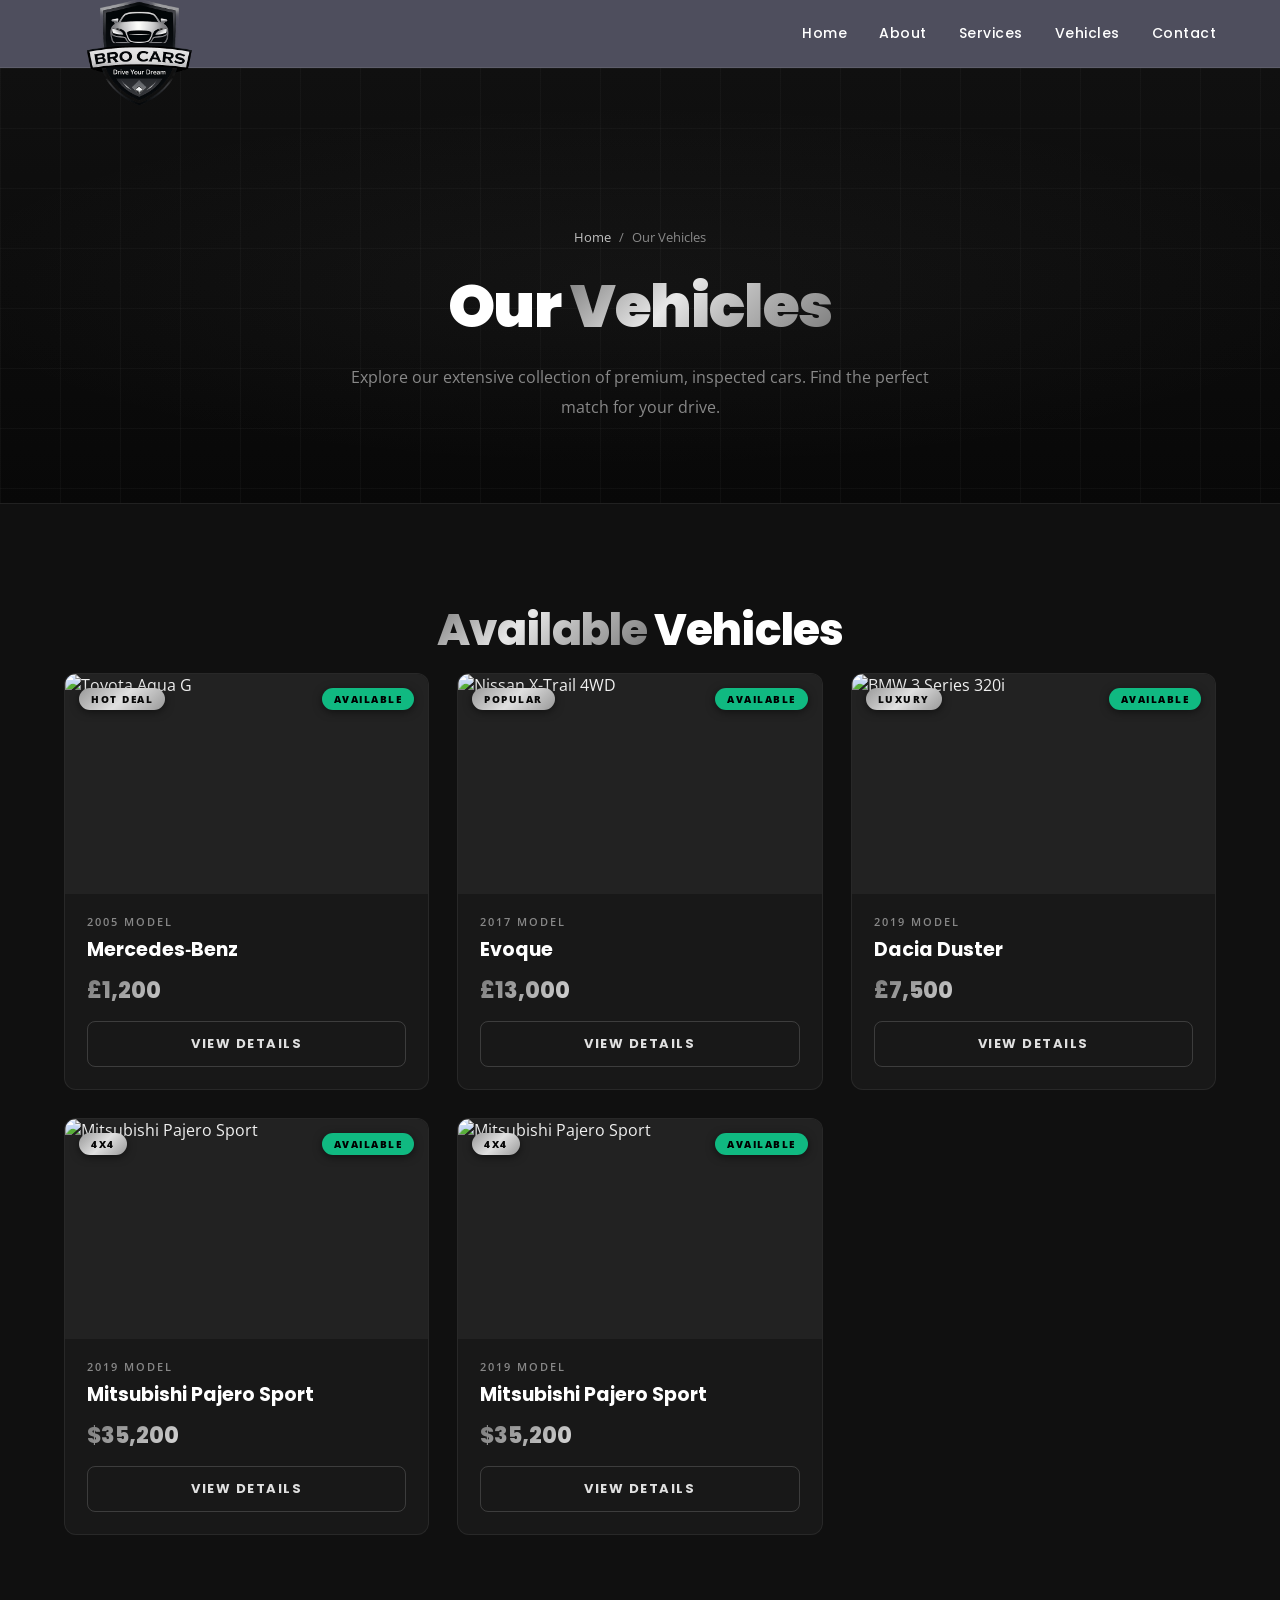
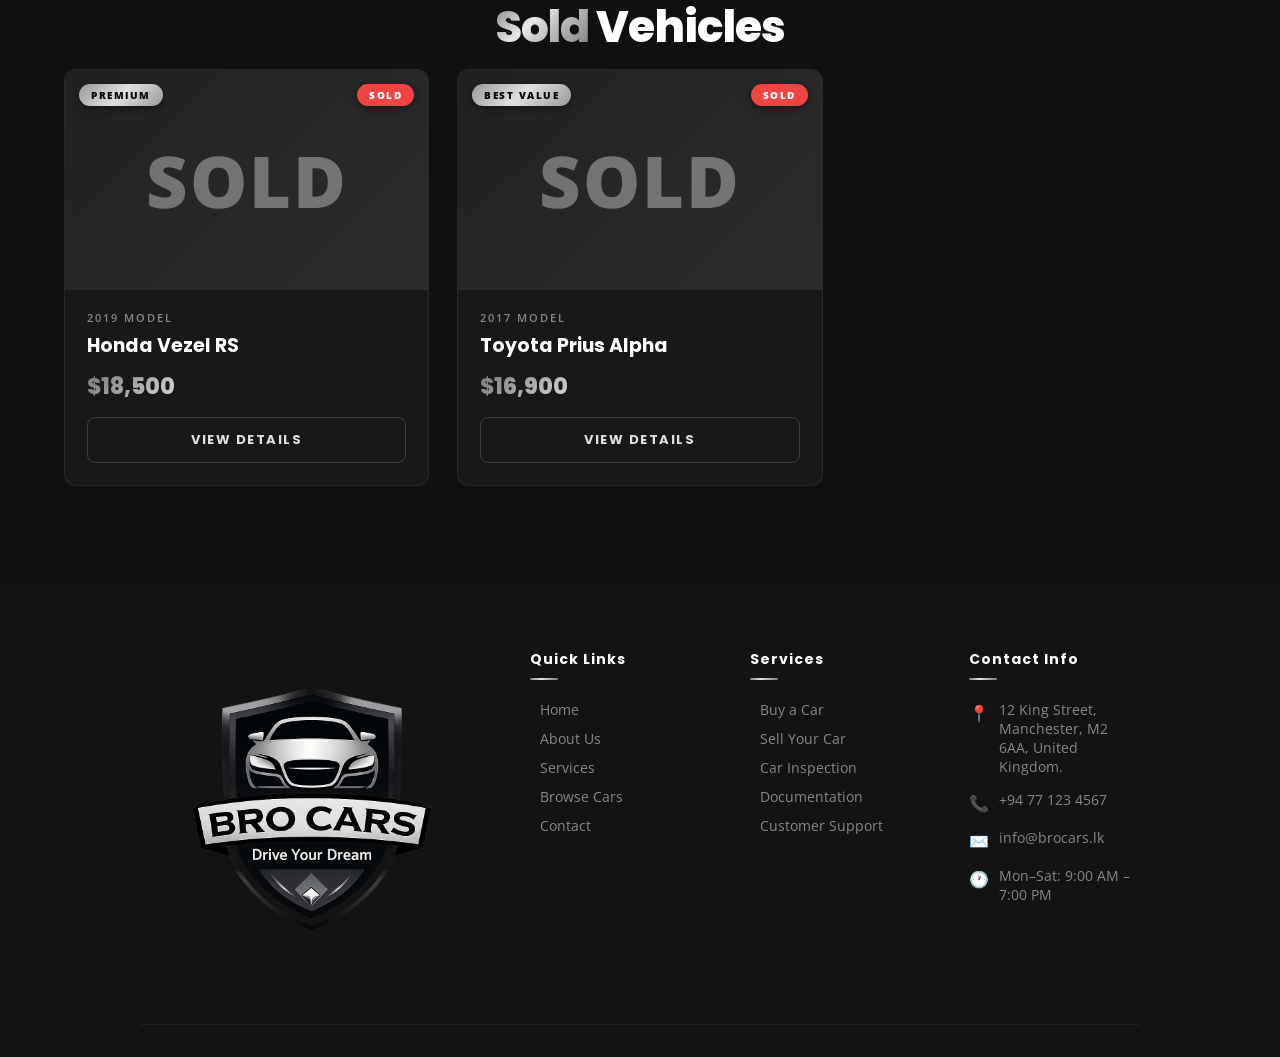
==== vehicles.html @ aa82175e "Add files via upload" ====
<!DOCTYPE html>
<html lang="en">
<head>
  <meta charset="UTF-8"/>
  <meta name="viewport" content="width=device-width, initial-scale=1.0"/>
  <title>Our Vehicles | BRO CARS Premium Dealership</title>
  <meta name="description" content="BRO CARS — UK's trusted premium pre-owned car dealership. Buy, sell and trade quality vehicles with full inspection and documentation support."/>
  <style>
    
    
    /* ============================== PAGE HERO ============================== */
    .page-hero { position: relative; padding: 180px 5% 100px; background: var(--dark-2); overflow: hidden; border-bottom: var(--border-subtle); text-align: center; }
    .page-hero-grid { position: absolute; inset: 0; background-image: linear-gradient(rgba(192,192,192,0.03) 1px, transparent 1px), linear-gradient(90deg, rgba(192,192,192,0.03) 1px, transparent 1px); background-size: 50px 50px; }
    .page-hero-content { position: relative; max-width: 800px; margin: 0 auto; }
    .breadcrumb { margin-bottom: 20px; font-size: 12px; color: var(--chrome-dark); }
    .breadcrumb a { color: var(--chrome-mid); text-decoration: none; }
    .page-hero h1 { font-size: 48px; font-weight: 800; margin-bottom: 20px; }
    .page-hero h1 span { background: var(--gradient-chrome); -webkit-background-clip: text; -webkit-text-fill-color: transparent; }
    .page-hero p { font-size: 18px; color: var(--chrome-mid); max-width: 600px; margin: 0 auto; }

    /* ============================== CARS SECTION ============================== */
    .cars-section { background: var(--dark); padding: 80px 5%; }
    .section-title { font-size: 32px; font-weight: 700; margin-bottom: 40px; text-align: center; }
    .section-title span { background: var(--gradient-chrome); -webkit-background-clip: text; -webkit-text-fill-color: transparent; }
    .cars-grid { display: grid; grid-template-columns: repeat(auto-fill, minmax(340px, 1fr)); gap: 28px; max-width: 1200px; margin: 0 auto 60px; }
    .car-card { background: var(--dark-2); border-radius: var(--radius); overflow: hidden; border: var(--border-subtle); transition: var(--transition); position: relative; }
    .car-card:hover { transform: translateY(-8px); box-shadow: var(--shadow-hover); border-color: rgba(192,192,192,0.18); }
    .car-card-img { position: relative; height: 220px; overflow: hidden; background: var(--dark-3); }
    .car-card-img img { width: 100%; height: 100%; object-fit: cover; transition: transform 0.5s ease; }
    .car-card:hover .car-card-img img { transform: scale(1.06); }
    .car-card-img-fallback { width: 100%; height: 100%; display: flex; align-items: center; justify-content: center; background: linear-gradient(135deg, var(--dark-3), var(--dark-4)); font-size: 28px; font-weight: 800; text-transform: uppercase; color: rgba(192,192,192,0.5); letter-spacing: 2px; }
    .car-badge-left { position: absolute; top: 14px; left: 14px; background: var(--gradient-chrome-btn); color: var(--black); font-family: var(--font-head); font-weight: 800; font-size: 10px; letter-spacing: 1.5px; text-transform: uppercase; padding: 4px 12px; border-radius: 20px; box-shadow: 0 2px 8px rgba(0,0,0,0.5); z-index: 2; }
    .car-badge-right { position: absolute; top: 14px; right: 14px; font-family: var(--font-head); font-weight: 800; font-size: 10px; letter-spacing: 1.5px; text-transform: uppercase; padding: 4px 12px; border-radius: 20px; box-shadow: 0 2px 8px rgba(0,0,0,0.5); z-index: 2; }
    .status-available { background: #10b981; color: #000; }
    .status-sold { background: #ef4444; color: #fff; }
    .car-info { padding: 20px 22px 22px; }
    .car-year-tag { font-size: 11px; color: var(--chrome-dark); font-weight: 600; letter-spacing: 2px; text-transform: uppercase; margin-bottom: 6px; }
    .car-name { font-family: var(--font-head); font-size: 19px; font-weight: 700; color: var(--white-pure); margin-bottom: 10px; }
    .car-price { font-family: var(--font-head); font-size: 22px; font-weight: 800; background: var(--gradient-chrome); -webkit-background-clip: text; -webkit-text-fill-color: transparent; background-clip: text; margin-bottom: 14px; }
    .car-specs { display: flex; gap: 8px; flex-wrap: wrap; margin-bottom: 18px; }
    .spec-tag { display: flex; align-items: center; gap: 5px; padding: 5px 12px; background: rgba(255,255,255,0.04); border: 1px solid rgba(192,192,192,0.1); border-radius: 20px; font-size: 11px; color: var(--chrome-mid); font-weight: 500; }
    .car-card-btn { display: inline-block; width: 100%; padding: 12px; background: transparent; border: 1px solid rgba(192,192,192,0.22); color: var(--chrome-bright); font-family: var(--font-head); font-weight: 700; font-size: 13px; letter-spacing: 1.5px; text-transform: uppercase; border-radius: 8px; cursor: pointer; transition: var(--transition); text-align: center; text-decoration: none; border: none; background: none; }
    .car-card-btn:hover { background: var(--gradient-chrome-btn); color: var(--black); border-color: transparent; transform: translateY(-1px); box-shadow: 0 8px 20px rgba(192,192,192,0.2); }

    /* ============================== MODAL ============================== */
    .modal-overlay {
      position: fixed; inset: 0; background: rgba(0,0,0,0.85); backdrop-filter: blur(10px);
      display: flex; align-items: center; justify-content: center; z-index: 3000;
      opacity: 0; visibility: hidden; transition: 0.3s ease; padding: 20px;
    }
    .modal-overlay.open { opacity: 1; visibility: visible; }
    .modal-box {
      background: var(--dark-2); border: var(--border-chrome); border-radius: 16px;
      width: 100%; max-width: 600px; max-height: 90vh; overflow-y: auto;
      transform: scale(0.9); transition: 0.3s ease; position: relative;
    }
    .modal-overlay.open .modal-box { transform: scale(1); }
    .modal-close {
      position: absolute; top: 16px; right: 16px; width: 36px; height: 36px;
      background: rgba(0,0,0,0.7); border: 1px solid rgba(192,192,192,0.2);
      border-radius: 50%; color: var(--chrome-mid); font-size: 18px;
      cursor: pointer; display: flex; align-items: center; justify-content: center;
      transition: var(--transition); z-index: 10;
    }
    .modal-close:hover { background: rgba(192,192,192,0.2); color: white; }
    .modal-img { width: 100%; height: 240px; overflow: hidden; border-radius: 12px 12px 0 0; }
    .modal-img img { width: 100%; height: 100%; object-fit: cover; }
    .modal-content { padding: 24px 28px 32px; }
    .modal-year { font-size: 11px; color: var(--chrome-dark); letter-spacing: 2px; margin-bottom: 6px; }
    .modal-name { font-family: var(--font-head); font-size: 26px; font-weight: 800; color: white; margin-bottom: 8px; }
    .modal-price { font-family: var(--font-head); font-size: 26px; font-weight: 700; background: var(--gradient-chrome); -webkit-background-clip: text; -webkit-text-fill-color: transparent; margin-bottom: 16px; }
    .modal-status { display: inline-block; padding: 4px 14px; border-radius: 20px; font-weight: 800; font-size: 11px; letter-spacing: 1.5px; text-transform: uppercase; margin-bottom: 20px; }
    .modal-specs-grid {
      display: grid; grid-template-columns: 1fr 1fr; gap: 12px; margin-bottom: 22px;
    }
    .modal-spec-item {
      background: rgba(255,255,255,0.03); border: 1px solid rgba(192,192,192,0.1);
      border-radius: 8px; padding: 10px 14px;
    }
    .modal-spec-label { font-size: 9px; color: var(--chrome-dark); letter-spacing: 1.2px; text-transform: uppercase; margin-bottom: 4px; }
    .modal-spec-value { font-family: var(--font-head); font-weight: 600; color: white; font-size: 14px; }
    .modal-desc {
      font-size: 14px; color: var(--chrome-mid); line-height: 1.7; margin-top: 16px;
      padding: 16px; background: rgba(255,255,255,0.02); border-radius: 8px;
      border: 1px solid rgba(255,255,255,0.05);
    }

    
    /* ============================== ANIMATIONS ============================== */
    .animate-up { opacity: 0; transform: translateY(30px); transition: opacity 0.6s ease, transform 0.6s ease; }
    .animate-up.visible { opacity: 1; transform: translateY(0); }

    @media (max-width: 768px) { .nav-links { display: none; } .hamburger { display: flex; } .page-hero h1 { font-size: 36px; } }
  </style>
  <link href="https://fonts.googleapis.com/css2?family=Inter:wght@400;600;700;800&family=Poppins:wght@600;700;800&display=swap" rel="stylesheet">
<link rel="stylesheet" href="style.css"/>
</head>
<body>

<!-- ===== FIXED NAVBAR ===== -->
<nav class="navbar" id="navbar">
  <a href="index.html" class="nav-logo">
    <div class="logo-img-wrap">
      <img src="logo1.png" alt="Bro Cars UK Car Sales Logo" style="height: 150px; width: auto; margin-top: 32%;">
    </div>
  </a>
  <div class="nav-links">
    <a href="index.html">Home</a> <a href="about.html">About</a> <a href="services.html">Services</a> <a href="vehicles.html">Vehicles</a> <a href="contact.html">Contact</a>
  </div>
  <button class="hamburger" id="hamburger" aria-label="Toggle menu"><span></span><span></span><span></span></button>
</nav>
<div class="mobile-nav" id="mobileNav">
  <a href="index.html">Home</a> <a href="about.html">About Us</a> <a href="services.html">Services</a> <a href="vehicles.html">Vehicles</a> <a href="contact.html">Contact</a>
</div>

<!-- ===== PAGE HERO ===== -->
<section class="page-hero">
  <div class="page-hero-grid"></div>
  <div class="page-hero-content">
    <div class="breadcrumb"><a href="index.html">Home</a> <span>/</span> <span>Our Vehicles</span></div>
    <h1>Our <span>Vehicles</span></h1>
    <p>Explore our extensive collection of premium, inspected cars. Find the perfect match for your drive.</p>
  </div>
</section>


<!-- ===== STATIC CARS SECTION ===== -->
<section class="cars-section">
  <h2 class="section-title"><span>Available</span> Vehicles</h2>
  <div class="cars-grid" id="availableCarsGrid">
    <!-- Toyota Aqua -->
    <div class="car-card animate-up">
      <div class="car-card-img">
        <img src="image\WhatsApp Image 2026-03-05 at 9.53.08 AM.jpeg" alt="Toyota Aqua G" loading="lazy">
        <span class="car-badge-left">Hot Deal</span>
        <span class="car-badge-right status-available">Available</span>
      </div>
      <div class="car-info">
        <div class="car-year-tag">2005 Model</div>
        <div class="car-name">Mercedes‑Benz</div>
        <div class="car-price">£1,200</div>
        
         <button class="car-card-btn" onclick="openModal(this)" 
          data-img="image\WhatsApp Image 2026-03-05 at 9.53.08 AM.jpeg"
          data-name="Mercedes‑Benz"
          data-year="2005 "
          data-price="£1,200"
          data-fuel="Petrol"
          data-trans="≈188 km/h"
          data-mileage="55,000 km"
          data-engine="1.7L Petrol"
          data-color="Premium Black Pearl"
          data-condition="Excellent"
          data-desc="Sporty RS trim with full leather seats, push-start ignition, and advanced Honda Sensing safety systems. One of the finest crossovers in its class."
          data-status="Available"
          data-badge="Premium">View Details</button>
      </div>
    </div>
  
   
    <!-- Nissan X-Trail -->
    <div class="car-card animate-up">
      <div class="car-card-img">
        <img src="image\WhatsApp Image 2026-03-05 at 9.53.53 AM.jpeg" alt="Nissan X-Trail 4WD" loading="lazy">
        <span class="car-badge-left">Popular</span>
        <span class="car-badge-right status-available">Available</span>
      </div>
      <div class="car-info">
        <div class="car-year-tag">2017 Model</div>
        <div class="car-name">Evoque</div>
        <div class="car-price">£13,000</div>
      
       <button class="car-card-btn" onclick="openModal(this)" 
          data-img="image\WhatsApp Image 2026-03-05 at 9.53.53 AM.jpeg"
          data-name="Evoque"
          data-year="2017 "
          data-price="£13,000"
          data-fuel="Hybrid"
          data-trans="7-Speed DCT"
          data-mileage="55,000 km"
          data-engine="1.5L i-VTEC"
          data-color="Premium Black Pearl"
          data-condition="Excellent"
          data-desc="Sporty RS trim with full leather seats, push-start ignition, and advanced Honda Sensing safety systems. One of the finest crossovers in its class."
          data-status="Available"
          data-badge="Premium">View Details</button>
      </div>
    </div>
  
    <!-- BMW 3 Series -->
    <div class="car-card animate-up">
      <div class="car-card-img">
        <img src="image\WhatsApp Image 2026-03-05 at 9.54.04 AM (1).jpeg" alt="BMW 3 Series 320i" loading="lazy">
        <span class="car-badge-left">Luxury</span>
        <span class="car-badge-right status-available">Available</span>
      </div>
      <div class="car-info">
        <div class="car-year-tag">2019 Model</div>
        <div class="car-name">Dacia Duster</div>
        <div class="car-price">£7,500</div>
        
        <button class="car-card-btn" onclick="openModal(this)" 
          data-img="image\WhatsApp Image 2026-03-05 at 9.54.04 AM (1).jpeg"
          data-name="Dacia Duster"
          data-year="2019"
          data-price="£7,500"
          data-fuel="Hybrid"
          data-trans="7-Speed DCT"
          data-mileage="55,000 km"
          data-engine="1.5L i-VTEC"
          data-color="Premium Black Pearl"
          data-condition="Excellent"
          data-desc="Sporty RS trim with full leather seats, push-start ignition, and advanced Honda Sensing safety systems. One of the finest crossovers in its class."
          data-status="Available"
          data-badge="Premium">View Details</button>
      </div>
    </div>
  
    <!-- Mitsubishi Pajero Sport -->
    <div class="car-card animate-up">
      <div class="car-card-img">
        <img src="image\WhatsApp Image 2026-03-05 at 9.55.10 AM (2).jpeg" alt="Mitsubishi Pajero Sport" loading="lazy">
        <span class="car-badge-left">4x4</span>
        <span class="car-badge-right status-available">Available</span>
      </div>
      <div class="car-info">
        <div class="car-year-tag">2019 Model</div>
        <div class="car-name">Mitsubishi Pajero Sport</div>
        <div class="car-price">$35,200</div>
        
       <button class="car-card-btn" onclick="openModal(this)" 
          data-img="image\WhatsApp Image 2026-03-05 at 9.55.08 AM.jpeg"
          data-name="Mitsubishi Pajero Sport"
          data-year="2019"
          data-price="$35,200"
          data-fuel="Hybrid"
          data-trans="7-Speed DCT"
          data-mileage="55,000 km"
          data-engine="1.5L i-VTEC"
          data-color="Premium Black Pearl"
          data-condition="Excellent"
          data-desc="Sporty RS trim with full leather seats, push-start ignition, and advanced Honda Sensing safety systems. One of the finest crossovers in its class."
          data-status="Available"
          data-badge="Premium">View Details</button>
      </div>
    </div>
  
    <!-- Mercedes-Benz C200 (coming soon) -->
     <div class="car-card animate-up">
      <div class="car-card-img">
        <img src="image\WhatsApp Image 2026-03-05 at 9.53.52 AM (1).jpeg" alt="Mitsubishi Pajero Sport" loading="lazy">
        <span class="car-badge-left">4x4</span>
        <span class="car-badge-right status-available">Available</span>
      </div>
      <div class="car-info">
        <div class="car-year-tag">2019 Model</div>
        <div class="car-name">Mitsubishi Pajero Sport</div>
        <div class="car-price">$35,200</div>
        
       <button class="car-card-btn" onclick="openModal(this)" 
          data-img="image\WhatsApp Image 2026-03-05 at 9.53.52 AM (1).jpeg"
          data-name="Mitsubishi Pajero Sport"
          data-year="2019"
          data-price="$35,200"
          data-fuel="Hybrid"
          data-trans="7-Speed DCT"
          data-mileage="55,000 km"
          data-engine="1.5L i-VTEC"
          data-color="Premium Black Pearl"
          data-condition="Excellent"
          data-desc="Sporty RS trim with full leather seats, push-start ignition, and advanced Honda Sensing safety systems. One of the finest crossovers in its class."
          data-status="Available"
          data-badge="Premium">View Details</button>
      </div>
    </div>
    </div>
    
 

  <br><br><br>
  <h2 class="section-title"><span>Sold</span> Vehicles</h2>
  <div class="cars-grid" id="soldCarsGrid">
    <!-- Honda Vezel (Sold) -->
    <div class="car-card animate-up">
      <div class="car-card-img">
        <div class="car-card-img-fallback">SOLD</div>
        <span class="car-badge-left">Premium</span>
        <span class="car-badge-right status-sold">Sold</span>
      </div>
      <div class="car-info">
        <div class="car-year-tag">2019 Model</div>
        <div class="car-name">Honda Vezel RS</div>
        <div class="car-price">$18,500</div>
        
        <a href="contact.html" class="car-card-btn">View Details</a>
      </div>
    </div>
    <!-- Toyota Prius Alpha (Sold) -->
    <div class="car-card animate-up">
      <div class="car-card-img">
        <div class="car-card-img-fallback">SOLD</div>
        <span class="car-badge-left">Best Value</span>
        <span class="car-badge-right status-sold">Sold</span>
      </div>
      <div class="car-info">
        <div class="car-year-tag">2017 Model</div>
        <div class="car-name">Toyota Prius Alpha</div>
        <div class="car-price">$16,900</div>
        
        <a href="contact.html" class="car-card-btn">View Details</a>
      </div>
    </div>
  </div>
</section>


<!-- ===== MODAL POPUP ===== -->
<div class="modal-overlay" id="carModal">
  <div class="modal-box">
    <button class="modal-close" id="modalClose">&times;</button>
    <div class="modal-img" id="modalImg">
      <img src="" alt="">
    </div>
    <div class="modal-content">
      <div class="modal-year" id="modalYear"></div>
      <div class="modal-name" id="modalName"></div>
      <div class="modal-price" id="modalPrice"></div>
      <span class="modal-status" id="modalStatus"></span>
      <div class="modal-specs-grid" id="modalSpecs"></div>
      <div class="modal-desc" id="modalDesc"></div>
    </div>
  </div>
</div>

<!-- ===== FOOTER ===== -->
<footer class="footer">
  <div class="footer-grid">
    <div class="footer-brand"><a href="index.html" class="nav-logo"><div class="logo-img-wrap"><img src="logo1.png" alt="BRO CARS"/></div></a></div>
    <div class="footer-col"><h4>Quick Links</h4><div class="footer-links"><a href="index.html">Home</a><a href="about.html">About Us</a><a href="services.html">Services</a><a href="vehicles.html">Browse Cars</a><a href="contact.html">Contact</a></div></div>
    <div class="footer-col"><h4>Services</h4><div class="footer-links"><a href="services.html">Buy a Car</a><a href="services.html">Sell Your Car</a><a href="services.html">Car Inspection</a><a href="services.html">Documentation</a><a href="services.html">Customer Support</a></div></div>
    <div class="footer-col"><h4>Contact Info</h4><div class="footer-contact-item"><span>📍</span><span>12 King Street, Manchester, M2 6AA, United Kingdom.</span></div><div class="footer-contact-item"><span>📞</span><span>+94 77 123 4567</span></div><div class="footer-contact-item"><span>✉️</span><span>info@brocars.lk</span></div><div class="footer-contact-item"><span>🕐</span><span>Mon–Sat: 9:00 AM – 7:00 PM</span></div></div>
  </div>
</footer>

<!-- JavaScript for Modal & UI -->
<script>
  (function() {
    // Navbar scroll effect
    const navbar = document.querySelector('.navbar');
    if (navbar) {
      window.addEventListener('scroll', () => navbar.classList.toggle('scrolled', window.scrollY > 50));
    }

    // Mobile menu toggle
    const hamburger = document.getElementById('hamburger');
    const mobileNav = document.getElementById('mobileNav');
    if (hamburger && mobileNav) {
      hamburger.addEventListener('click', () => {
        hamburger.classList.toggle('open');
        mobileNav.classList.toggle('open');
      });
    }

    // Scroll animations
    const observer = new IntersectionObserver((entries) => {
      entries.forEach((e, i) => {
        if (e.isIntersecting) setTimeout(() => e.target.classList.add('visible'), i * 80);
      });
    }, { threshold: 0.1 });
    document.querySelectorAll('.animate-up').forEach(el => observer.observe(el));
  })();

  // Modal functions
  const modal = document.getElementById('carModal');
  const modalImg = document.querySelector('#modalImg img');
  const modalYear = document.getElementById('modalYear');
  const modalName = document.getElementById('modalName');
  const modalPrice = document.getElementById('modalPrice');
  const modalStatus = document.getElementById('modalStatus');
  const modalSpecs = document.getElementById('modalSpecs');
  const modalDesc = document.getElementById('modalDesc');

  function openModal(btn) {
    // Get data attributes from the button
    const img = btn.getAttribute('data-img');
    const name = btn.getAttribute('data-name');
    const year = btn.getAttribute('data-year');
    const price = btn.getAttribute('data-price');
    const fuel = btn.getAttribute('data-fuel');
    const trans = btn.getAttribute('data-trans');
    const mileage = btn.getAttribute('data-mileage');
    const engine = btn.getAttribute('data-engine');
    const color = btn.getAttribute('data-color');
    const condition = btn.getAttribute('data-condition');
    const desc = btn.getAttribute('data-desc');
    const status = btn.getAttribute('data-status');

    // Populate modal
    modalImg.src = img;
    modalImg.alt = name;
    modalYear.textContent = year + ' Model';
    modalName.textContent = name;
    modalPrice.textContent = price;
    modalStatus.textContent = status;
    modalStatus.className = 'modal-status ' + (status === 'Available' || status === 'coming soon' ? 'status-available' : 'status-sold');
    modalDesc.textContent = desc;

    // Build specs grid
    modalSpecs.innerHTML = `
      <div class="modal-spec-item"><div class="modal-spec-label">Fuel</div><div class="modal-spec-value">${fuel}</div></div>
      <div class="modal-spec-item"><div class="modal-spec-label">Transmission</div><div class="modal-spec-value">${trans}</div></div>
      <div class="modal-spec-item"><div class="modal-spec-label">Mileage</div><div class="modal-spec-value">${mileage}</div></div>
      <div class="modal-spec-item"><div class="modal-spec-label">Engine</div><div class="modal-spec-value">${engine}</div></div>
      <div class="modal-spec-item"><div class="modal-spec-label">Color</div><div class="modal-spec-value">${color}</div></div>
      <div class="modal-spec-item"><div class="modal-spec-label">Condition</div><div class="modal-spec-value">${condition}</div></div>
    `;

    // Show modal
    modal.classList.add('open');
    document.body.style.overflow = 'hidden';
  }

  // Close modal
  function closeModal() {
    modal.classList.remove('open');
    document.body.style.overflow = '';
  }

  document.getElementById('modalClose').addEventListener('click', closeModal);
  modal.addEventListener('click', function(e) {
    if (e.target === modal) closeModal();
  });
</script>
</body>
</html>
---- style.css ----
/* =========================================
       BRO CARS — Chrome Silver & Black Theme
       ========================================= */
    @import url('https://fonts.googleapis.com/css2?family=Poppins:wght@300;400;500;600;700;800;900&family=Open+Sans:wght@300;400;500;600&display=swap');

    :root {
      --black: #080808;
      --dark: #101010;
      --dark-2: #181818;
      --dark-3: #222222;
      --dark-4: #2c2c2c;
      --chrome: #c0c0c0;
      --chrome-bright: #e0e0e0;
      --chrome-dark: #888888;
      --chrome-mid: #aaaaaa;
      --white: #f0f0f0;
      --white-pure: #ffffff;
      --gradient-chrome: linear-gradient(135deg, #777 0%, #e8e8e8 40%, #bbb 60%, #777 100%);
      --gradient-chrome-btn: linear-gradient(135deg, #999 0%, #e0e0e0 50%, #999 100%);
      --shadow-card: 0 8px 32px rgba(0, 0, 0, 0.7);
      --shadow-hover: 0 20px 56px rgba(0, 0, 0, 0.85);
      --border-subtle: 1px solid rgba(255, 255, 255, 0.07);
      --border-chrome: 1px solid rgba(192, 192, 192, 0.25);
      --radius: 12px;
      --transition: all 0.3s cubic-bezier(0.4, 0, 0.2, 1);
    }

    *,
    *::before,
    *::after {
      box-sizing: border-box;
      margin: 0;
      padding: 0;
    }

    html {
      scroll-behavior: smooth;
    }

    body {
      font-family: 'Open Sans', sans-serif;
      background: var(--black);
      color: var(--white);
      min-height: 100vh;
      padding-top: 68px; /* Space for fixed navbar */
    }

    h1,
    h2,
    h3,
    h4,
    h5,
    h6 {
      font-family: 'Poppins', sans-serif;
      line-height: 1.2;
      letter-spacing: -0.02em;
    }

    a {
      text-decoration: none;
      color: inherit;
    }

    img {
      max-width: 100%;
      display: block;
    }

    ul {
      list-style: none;
    }

    /* Scrollbar */
    ::-webkit-scrollbar {
      width: 5px;
    }

    ::-webkit-scrollbar-track {
      background: var(--black);
    }

    ::-webkit-scrollbar-thumb {
      background: var(--chrome-dark);
      border-radius: 3px;
    }

    ::-webkit-scrollbar-thumb:hover {
      background: var(--chrome);
    }

    /* ============================== NAVBAR ============================== */
    .navbar {
      position: fixed;
      top: 0;
      left: 0;
      right: 0;
      z-index: 1000;
      padding: 0 5%;
      display: flex;
      align-items: center;
      justify-content: space-between;
      height: 68px;
      background: #4e4e5d;
      border-bottom: 1px solid rgba(192, 192, 192, 0.12);
      transition: var(--transition);
    }

    .navbar.scrolled {
      height: 56px;
      background: #4e4e5d;
      box-shadow: 0 4px 32px rgba(0, 0, 0, 0.7);
      border-bottom-color: rgba(7, 7, 7, 0.2);
    }

    .nav-logo {
      display: flex;
      align-items: center;
      gap: 10px;
      text-decoration: none;
    }

    .logo-img-wrap img {
      width: 100%;
      height: 100%;
      object-fit: contain;
    }

    .logo-brand {
      font-family: 'Poppins', sans-serif;
      font-weight: 900;
      font-size: 18px;
      background: var(--gradient-chrome);
      -webkit-background-clip: text;
      -webkit-text-fill-color: transparent;
      background-clip: text;
      letter-spacing: 3px;
    }

    .nav-links {
      display: flex;
      align-items: center;
      gap: 32px;
    }

    .nav-links a {
      font-family: 'Poppins', sans-serif;
      font-weight: 500;
      font-size: 14px;
      color: white;
      letter-spacing: 0.5px;
      position: relative;
      transition: var(--transition);
    }

    .nav-links a::after {
      content: '';
      position: absolute;
      bottom: -4px;
      left: 0;
      width: 0;
      height: 2px;
      background: var(--chrome-bright);
      transition: var(--transition);
    }

    .nav-links a:hover,
    .nav-links a.active {
      color: var(--white-pure);
    }

    .nav-links a:hover::after,
    .nav-links a.active::after {
      width: 100%;
    }

    .nav-cta {
      background: var(--gradient-chrome-btn) !important;
      color: var(--black) !important;
      font-weight: 700 !important;
      padding: 9px 20px;
      border-radius: 6px;
      letter-spacing: 1.5px !important;
      text-transform: uppercase;
      font-size: 11px !important;
      transition: var(--transition);
    }

    .nav-cta::after {
      display: none !important;
    }

    .nav-cta:hover {
      transform: translateY(-2px);
      box-shadow: 0 8px 24px rgba(0, 0, 0, 0.3);
      filter: brightness(1.1);
    }

    /* Hamburger */
    .hamburger {
      display: none;
      flex-direction: column;
      gap: 5px;
      cursor: pointer;
      padding: 4px;
      background: none;
      border: none;
    }

    .hamburger span {
      display: block;
      width: 24px;
      height: 2px;
      background: var(--chrome);
      border-radius: 2px;
      transition: var(--transition);
    }

    .hamburger.open span:nth-child(1) {
      transform: translateY(7px) rotate(45deg);
    }

    .hamburger.open span:nth-child(2) {
      opacity: 0;
    }

    .hamburger.open span:nth-child(3) {
      transform: translateY(-7px) rotate(-45deg);
    }

    /* Mobile nav */
    .mobile-nav {
      display: none;
      position: fixed;
      top: 68px;
      left: 0;
      right: 0;
      background: rgba(8, 8, 8, 0.98);
      backdrop-filter: blur(20px);
      padding: 20px 5% 28px;
      border-bottom: 1px solid rgba(192, 192, 192, 0.15);
      z-index: 999;
      flex-direction: column;
      transform: translateY(-10px);
      opacity: 0;
      transition: var(--transition);
    }

    .mobile-nav.open {
      display: flex;
      transform: translateY(0);
      opacity: 1;
    }

    .mobile-nav a {
      display: block;
      padding: 14px 0;
      font-family: 'Poppins', sans-serif;
      font-weight: 500;
      font-size: 15px;
      color: var(--chrome-mid);
      border-bottom: 1px solid rgba(255, 255, 255, 0.05);
      transition: var(--transition);
    }

    .mobile-nav a:hover {
      color: var(--white-pure);
      padding-left: 8px;
    }

    .mobile-nav .nav-cta {
      margin-top: 16px;
      text-align: center;
      padding: 14px;
      border-radius: 8px;
      border-bottom: none;
    }

    /* ============================== UTILITIES ============================== */
    .section {
      padding: 100px 5%;
    }

    .section-sm {
      padding: 70px 5%;
    }

    .container {
      max-width: 1200px;
      margin: 0 auto;
    }

    .section-header {
      text-align: center;
      margin-bottom: 64px;
    }

    .section-label {
      display: inline-block;
      font-size: 11px;
      font-weight: 700;
      letter-spacing: 4px;
      text-transform: uppercase;
      color: var(--chrome);
      font-family: 'Poppins', sans-serif;
      margin-bottom: 14px;
      padding: 6px 18px;
      border: 1px solid rgba(192, 192, 192, 0.22);
      border-radius: 20px;
      background: rgba(192, 192, 192, 0.05);
    }

    .section-title {
      font-size: clamp(28px, 4vw, 44px);
      font-weight: 800;
      color: var(--white-pure);
      margin-bottom: 16px;
    }

    .section-title span {
      background: var(--gradient-chrome);
      -webkit-background-clip: text;
      -webkit-text-fill-color: transparent;
      background-clip: text;
    }

    .section-desc {
      font-size: 15px;
      color: var(--chrome-dark);
      max-width: 560px;
      margin: 0 auto;
      line-height: 1.9;
    }

    .divider {
      width: 56px;
      height: 3px;
      background: var(--gradient-chrome);
      margin: 16px auto 0;
      border-radius: 2px;
    }

    .btn {
      display: inline-flex;
      align-items: center;
      gap: 8px;
      padding: 14px 28px;
      font-family: 'Poppins', sans-serif;
      font-weight: 700;
      font-size: 14px;
      letter-spacing: 0.5px;
      border-radius: 8px;
      cursor: pointer;
      border: none;
      transition: var(--transition);
      text-decoration: none;
    }

    .btn-primary {
      background: var(--gradient-chrome-btn);
      color: var(--black);
      box-shadow: 0 4px 16px rgba(192, 192, 192, 0.15);
    }

    .btn-primary:hover {
      transform: translateY(-3px);
      box-shadow: 0 12px 32px rgba(192, 192, 192, 0.3);
      filter: brightness(1.08);
    }

    .btn-outline {
      background: transparent;
      color: var(--chrome-bright);
      border: 2px solid rgba(192, 192, 192, 0.3);
    }

    .btn-outline:hover {
      border-color: var(--chrome-bright);
      color: var(--white-pure);
      background: rgba(192, 192, 192, 0.06);
      transform: translateY(-3px);
    }

    .btn-ghost {
      background: rgba(255, 255, 255, 0.05);
      color: var(--white-pure);
      border: 1px solid rgba(255, 255, 255, 0.1);
    }

    .btn-ghost:hover {
      background: rgba(192, 192, 192, 0.1);
      border-color: var(--chrome);
      color: var(--chrome-bright);
    }

    /* ============================== HERO ============================== */
    .hero {
      min-height: 100vh;
      position: relative;
      display: flex;
      align-items: center;
      padding: 120px 5% 80px;
      overflow: hidden;
      background: var(--black);
    }

    .hero-bg {
      position: absolute;
      inset: 0;
      background: radial-gradient(ellipse 80% 60% at 70% 50%, rgba(160, 160, 160, 0.06) 0%, transparent 70%),
        radial-gradient(ellipse 50% 80% at 10% 80%, rgba(160, 160, 160, 0.03) 0%, transparent 60%),
        linear-gradient(180deg, #080808 0%, #111 100%);
      z-index: 0;
    }

    .hero-grid-overlay {
      position: absolute;
      inset: 0;
      background-image: linear-gradient(rgba(192, 192, 192, 0.04) 1px, transparent 1px),
        linear-gradient(90deg, rgba(192, 192, 192, 0.04) 1px, transparent 1px);
      background-size: 64px 64px;
      z-index: 0;
    }

    .hero-content {
      position: relative;
      z-index: 2;
      max-width: 640px;
    }

    .hero-badge {
      display: inline-flex;
      align-items: center;
      gap: 8px;
      background: rgba(192, 192, 192, 0.07);
      border: 1px solid rgba(192, 192, 192, 0.22);
      border-radius: 30px;
      padding: 8px 18px;
      font-size: 12px;
      font-family: 'Poppins', sans-serif;
      font-weight: 600;
      letter-spacing: 2px;
      text-transform: uppercase;
      color: var(--chrome-bright);
      margin-bottom: 28px;
    }

    .hero-badge-dot {
      width: 6px;
      height: 6px;
      background: var(--chrome-bright);
      border-radius: 50%;
      animation: pulse 2s infinite;
    }

    @keyframes pulse {
      0%,
      100% {
        opacity: 1;
        transform: scale(1);
      }
      50% {
        opacity: 0.4;
        transform: scale(1.5);
      }
    }

    .hero-title {
      font-size: clamp(40px, 6vw, 76px);
      font-weight: 900;
      color: var(--white-pure);
      line-height: 1.05;
      margin-bottom: 12px;
    }

    .hero-title .line-chrome {
      display: block;
      background: var(--gradient-chrome);
      -webkit-background-clip: text;
      -webkit-text-fill-color: transparent;
      background-clip: text;
    }

    .hero-subtitle {
      font-size: clamp(14px, 2vw, 17px);
      color: var(--chrome-dark);
      margin-bottom: 40px;
      line-height: 1.8;
      max-width: 500px;
    }

    .hero-btns {
      display: flex;
      gap: 16px;
      flex-wrap: wrap;
      margin-bottom: 56px;
    }

    .hero-stats {
      display: flex;
      gap: 48px;
      flex-wrap: wrap;
    }

    .stat-num {
      font-family: 'Poppins', sans-serif;
      font-size: 34px;
      font-weight: 900;
      color: var(--white-pure);
      line-height: 1;
    }

    .stat-num span {
      background: var(--gradient-chrome);
      -webkit-background-clip: text;
      -webkit-text-fill-color: transparent;
      background-clip: text;
    }

    .stat-label {
      font-size: 11px;
      color: var(--chrome-dark);
      letter-spacing: 1.5px;
      text-transform: uppercase;
      margin-top: 4px;
    }

    .hero-car-visual {
      position: absolute;
      right: 0;
      bottom: 0;
      width: 55%;
      z-index: 1;
    }

    .hero-car-visual img {
      width: 100%;
      height: 520px;
      object-fit: cover;
      object-position: center;
      filter: brightness(0.75) contrast(1.1);
      mask-image: linear-gradient(to left, rgba(0, 0, 0, 0.95) 40%, transparent 100%);
      -webkit-mask-image: linear-gradient(to left, rgba(0, 0, 0, 0.95) 40%, transparent 100%);
    }

    .hero-glow {
      position: absolute;
      bottom: 0;
      left: 50%;
      transform: translateX(-50%);
      width: 80%;
      height: 80px;
      background: radial-gradient(ellipse, rgba(192, 192, 192, 0.15) 0%, transparent 70%);
      filter: blur(24px);
    }

    .scroll-indicator {
      position: absolute;
      bottom: 32px;
      left: 50%;
      transform: translateX(-50%);
      display: flex;
      flex-direction: column;
      align-items: center;
      gap: 8px;
      z-index: 2;
    }

    .scroll-mouse {
      width: 24px;
      height: 38px;
      border: 2px solid rgba(192, 192, 192, 0.22);
      border-radius: 12px;
      display: flex;
      justify-content: center;
      padding-top: 6px;
    }

    .scroll-dot {
      width: 4px;
      height: 8px;
      background: var(--chrome);
      border-radius: 2px;
      animation: scrollDot 2s infinite;
    }

    @keyframes scrollDot {
      0% {
        transform: translateY(0);
        opacity: 1;
      }
      100% {
        transform: translateY(12px);
        opacity: 0;
      }
    }

    .scroll-text {
      font-size: 10px;
      letter-spacing: 3px;
      color: var(--chrome-dark);
      text-transform: uppercase;
    }

    /* ============================== CARS SECTION ============================== */
    .cars-section {
      background: var(--dark);
      padding: 100px 5%;
    }

    .cars-grid {
      display: grid;
      grid-template-columns: repeat(auto-fill, minmax(340px, 1fr));
      gap: 28px;
      max-width: 1200px;
      margin: 0 auto;
    }

    .car-card {
      background: var(--dark-2);
      border-radius: var(--radius);
      overflow: hidden;
      border: var(--border-subtle);
      transition: var(--transition);
      position: relative;
    }

    .car-card:hover {
      transform: translateY(-8px);
      box-shadow: var(--shadow-hover);
      border-color: rgba(192, 192, 192, 0.18);
    }

    .car-card-img {
      position: relative;
      height: 220px;
      overflow: hidden;
      background: var(--dark-3);
    }

    .car-card-img img {
      width: 100%;
      height: 100%;
      object-fit: cover;
      transition: transform 0.5s ease;
    }

    .car-card:hover .car-card-img img {
      transform: scale(1.06);
    }

    .car-card-img-fallback {
      width: 100%;
      height: 100%;
      display: flex;
      align-items: center;
      justify-content: center;
      background: linear-gradient(135deg, var(--dark-3), var(--dark-4));
      font-size: 72px;
    }

    .car-badge {
      position: absolute;
      top: 14px;
      left: 14px;
      background: var(--gradient-chrome-btn);
      color: var(--black);
      font-family: 'Poppins', sans-serif;
      font-weight: 800;
      font-size: 10px;
      letter-spacing: 1.5px;
      text-transform: uppercase;
      padding: 4px 12px;
      border-radius: 20px;
      box-shadow: 0 2px 8px rgba(0, 0, 0, 0.5);
    }

    .car-info {
      padding: 20px 22px 22px;
    }

    .car-year-tag {
      font-size: 11px;
      color: var(--chrome-dark);
      font-weight: 600;
      letter-spacing: 2px;
      text-transform: uppercase;
      margin-bottom: 6px;
    }

    .car-name {
      font-family: 'Poppins', sans-serif;
      font-size: 19px;
      font-weight: 700;
      color: var(--white-pure);
      margin-bottom: 10px;
    }

    .car-price {
      font-family: 'Poppins', sans-serif;
      font-size: 22px;
      font-weight: 800;
      background: var(--gradient-chrome);
      -webkit-background-clip: text;
      -webkit-text-fill-color: transparent;
      background-clip: text;
      margin-bottom: 14px;
    }

    .car-specs {
      display: flex;
      gap: 8px;
      flex-wrap: wrap;
      margin-bottom: 18px;
    }

    .spec-tag {
      display: flex;
      align-items: center;
      gap: 5px;
      padding: 5px 12px;
      background: rgba(255, 255, 255, 0.04);
      border: 1px solid rgba(192, 192, 192, 0.1);
      border-radius: 20px;
      font-size: 11px;
      color: var(--chrome-mid);
      font-weight: 500;
    }

    .car-card-btn {
      display: inline-block;
      width: 100%;
      padding: 12px;
      background: transparent;
      border: 1px solid rgba(192, 192, 192, 0.22);
      color: var(--chrome-bright);
      font-family: 'Poppins', sans-serif;
      font-weight: 700;
      font-size: 13px;
      letter-spacing: 1.5px;
      text-transform: uppercase;
      border-radius: 8px;
      cursor: pointer;
      transition: var(--transition);
      text-align: center;
      text-decoration: none;
    }

    .car-card-btn:hover {
      background: var(--gradient-chrome-btn);
      color: var(--black);
      border-color: transparent;
      transform: translateY(-1px);
      box-shadow: 0 8px 20px rgba(192, 192, 192, 0.2);
    }

    /* ============================== WHY CHOOSE US ============================== */
    .why-section {
      background: var(--black);
      padding: 100px 5%;
    }

    .why-grid {
      display: grid;
      grid-template-columns: repeat(3, 1fr);
      gap: 24px;
      max-width: 1200px;
      margin: 0 auto;
    }

    .why-card {
      background: var(--dark-4);
      border: var(--border-subtle);
      border-radius: var(--radius);
      padding: 36px 28px;
      text-align: center;
      transition: var(--transition);
      position: relative;
      overflow: hidden;
    }

    .why-card::before {
      content: '';
      position: absolute;
      bottom: 0;
      left: 0;
      width: 100%;
      height: 2px;
      background: var(--gradient-chrome);
      transform: scaleX(0);
      transition: var(--transition);
    }

    .why-card:hover {
      transform: translateY(-6px);
      border-color: rgba(192, 192, 192, 0.15);
      box-shadow: var(--shadow-card);
    }

    .why-card:hover::before {
      transform: scaleX(1);
    }

    .why-icon {
      width: 64px;
      height: 64px;
      background: rgba(192, 192, 192, 0.07);
      border: 1px solid rgba(192, 192, 192, 0.16);
      border-radius: 50%;
      display: flex;
      align-items: center;
      justify-content: center;
      margin: 0 auto 20px;
      font-size: 26px;
      transition: var(--transition);
    }

    .why-card:hover .why-icon {
      background: rgba(192, 192, 192, 0.14);
      transform: scale(1.1);
    }

    .why-title {
      font-family: 'Poppins', sans-serif;
      font-size: 17px;
      font-weight: 700;
      color: var(--white-pure);
      margin-bottom: 10px;
    }

    .why-desc {
      font-size: 14px;
      color: var(--chrome-dark);
      line-height: 1.75;
    }

    /* ============================== CTA BANNER ============================== */
    .cta-banner {
      background: var(--dark-3);
      border-top: 1px solid rgba(192, 192, 192, 0.08);
      border-bottom: 1px solid rgba(192, 192, 192, 0.08);
      padding: 80px 5%;
      position: relative;
      overflow: hidden;
    }

    .cta-banner::before {
      content: '';
      position: absolute;
      inset: 0;
      background: radial-gradient(ellipse 60% 80% at 0% 50%, rgba(192, 192, 192, 0.04) 0%, transparent 60%),
        radial-gradient(ellipse 60% 80% at 100% 50%, rgba(192, 192, 192, 0.04) 0%, transparent 60%);
    }

    .cta-inner {
      max-width: 1200px;
      margin: 0 auto;
      display: flex;
      align-items: center;
      justify-content: space-between;
      gap: 48px;
      position: relative;
      z-index: 1;
      flex-wrap: wrap;
    }

    .cta-text h2 {
      font-size: clamp(28px, 3.5vw, 42px);
      font-weight: 800;
      color: var(--white-pure);
      margin-bottom: 10px;
    }

    .cta-text h2 span {
      background: var(--gradient-chrome);
      -webkit-background-clip: text;
      -webkit-text-fill-color: transparent;
      background-clip: text;
    }

    .cta-text p {
      font-size: 15px;
      color: var(--chrome-dark);
      max-width: 500px;
    }

    .cta-actions {
      display: flex;
      gap: 14px;
      flex-wrap: wrap;
      flex-shrink: 0;
    }

    /* ============================== PAGE HERO (for other pages) ============================== */
    .page-hero {
      padding: 160px 5% 80px;
      background: var(--dark);
      position: relative;
      overflow: hidden;
      text-align: center;
    }

    .page-hero::before {
      content: '';
      position: absolute;
      inset: 0;
      background: radial-gradient(ellipse 80% 60% at 50% 50%, rgba(160, 160, 160, 0.05) 0%, transparent 70%),
        linear-gradient(180deg, var(--dark) 0%, var(--black) 100%);
    }

    .page-hero-grid {
      position: absolute;
      inset: 0;
      background-image: linear-gradient(rgba(192, 192, 192, 0.04) 1px, transparent 1px),
        linear-gradient(90deg, rgba(192, 192, 192, 0.04) 1px, transparent 1px);
      background-size: 60px 60px;
    }

    .page-hero-content {
      position: relative;
      z-index: 2;
      max-width: 700px;
      margin: 0 auto;
    }

    .page-hero h1 {
      font-size: clamp(36px, 5vw, 60px);
      font-weight: 900;
      color: var(--white-pure);
      margin-bottom: 20px;
    }

    .page-hero h1 span {
      background: var(--gradient-chrome);
      -webkit-background-clip: text;
      -webkit-text-fill-color: transparent;
      background-clip: text;
    }

    .page-hero p {
      font-size: 16px;
      color: var(--chrome-dark);
      line-height: 1.9;
    }

    .breadcrumb {
      display: flex;
      align-items: center;
      gap: 8px;
      justify-content: center;
      margin-bottom: 24px;
      font-size: 13px;
      color: var(--chrome-dark);
    }

    .breadcrumb a {
      color: var(--chrome);
    }

    .breadcrumb a:hover {
      color: var(--chrome-bright);
    }

  

    /* ============================== ANIMATIONS ============================== */
    .animate-up {
      opacity: 0;
      transform: translateY(30px);
      transition: opacity 0.6s ease, transform 0.6s ease;
    }

    .animate-up.visible {
      opacity: 1;
      transform: translateY(0);
    }

    @media (max-width: 768px) {
      .nav-links {
        display: none;
      }
      .hamburger {
        display: flex;
      }
      .hero-car-visual {
        opacity: 0.3;
      }
      .why-grid {
        grid-template-columns: 1fr;
      }
    }


/* ==============================
   ABOUT PAGE — FULLY RESPONSIVE
   ============================== */

/* ----- Intro section (two columns) ----- */
.about-intro {
  padding: 100px 5%;
  background: var(--black);
}

.about-grid {
  display: grid;
  grid-template-columns: 1fr 1fr;
  gap: 80px;
  align-items: center;
  max-width: 1200px;
  margin: 0 auto;
}

.about-img-wrap {
  position: relative;
}

.about-img-box {
  border-radius: var(--radius);
  overflow: hidden;
  aspect-ratio: 4/3;
  background: var(--dark-3);
  border: var(--border-subtle);
}

.about-img-box img {
  width: 100%;
  height: 100%;
  object-fit: cover;
  display: block;
}

.about-badge {
  position: absolute;
  bottom: -20px;
  right: -20px;
  background: var(--gradient-chrome-btn);
  color: var(--black);
  border-radius: 12px;
  padding: 20px 24px;
  text-align: center;
  box-shadow: 0 12px 32px rgba(192, 192, 192, 0.2);
  transition: transform 0.3s ease;
}

.about-badge-num {
  font-family: 'Poppins', sans-serif;
  font-size: 36px;
  font-weight: 900;
  line-height: 1;
  display: block;
}

.about-badge-text {
  font-size: 11px;
  font-weight: 700;
  letter-spacing: 1px;
  display: block;
  margin-top: 4px;
  text-transform: uppercase;
}

.about-text h2 {
  font-size: clamp(28px, 3vw, 40px);
  font-weight: 800;
  color: var(--white-pure);
  margin-bottom: 20px;
}

.about-text h2 span {
  background: var(--gradient-chrome);
  -webkit-background-clip: text;
  -webkit-text-fill-color: transparent;
  background-clip: text;
}

.about-text p {
  font-size: 15px;
  color: var(--chrome-dark);
  line-height: 1.9;
  margin-bottom: 18px;
}

.about-features {
  display: flex;
  flex-direction: column;
  gap: 14px;
  margin-top: 28px;
}

.about-feature {
  display: flex;
  align-items: flex-start;
  gap: 14px;
}

.about-feature-icon {
  width: 38px;
  height: 38px;
  background: rgba(192, 192, 192, 0.08);
  border: 1px solid rgba(192, 192, 192, 0.18);
  border-radius: 8px;
  display: flex;
  align-items: center;
  justify-content: center;
  font-size: 16px;
  flex-shrink: 0;
}

.about-feature-text h4 {
  font-family: 'Poppins', sans-serif;
  font-size: 15px;
  font-weight: 600;
  color: var(--white-pure);
  margin-bottom: 3px;
}

.about-feature-text p {
  font-size: 13px;
  color: var(--chrome-dark);
  line-height: 1.5;
  margin-bottom: 0;
}

/* ----- Mission & Vision (two columns) ----- */
.mission-section {
  background: var(--dark);
  padding: 100px 5%;
}

.mv-grid {
  display: grid;
  grid-template-columns: 1fr 1fr;
  gap: 28px;
  max-width: 1200px;
  margin: 0 auto;
}

.mv-card {
  padding: 48px 40px;
  border-radius: var(--radius);
  border: var(--border-subtle);
  position: relative;
  overflow: hidden;
  background: var(--dark-2);
}

.mv-card::after {
  content: '';
  position: absolute;
  top: 0;
  left: 0;
  width: 100%;
  height: 3px;
  background: var(--gradient-chrome);
}

.mv-icon {
  font-size: 48px;
  margin-bottom: 20px;
}

.mv-title {
  font-family: 'Poppins', sans-serif;
  font-size: 24px;
  font-weight: 800;
  color: var(--white-pure);
  margin-bottom: 16px;
  display: flex;
  align-items: center;
  gap: 12px;
  flex-wrap: wrap;
}

.mv-title-badge {
  font-size: 10px;
  font-weight: 700;
  letter-spacing: 2px;
  color: var(--chrome);
  background: rgba(192, 192, 192, 0.08);
  border: 1px solid rgba(192, 192, 192, 0.2);
  padding: 3px 10px;
  border-radius: 20px;
  white-space: nowrap;
}

.mv-text {
  font-size: 15px;
  color: var(--chrome-dark);
  line-height: 1.9;
}

/* ----- Trust / Stats (three columns) ----- */
.trust-section {
  background: var(--black);
  padding: 100px 5%;
}

.trust-grid {
  display: grid;
  grid-template-columns: repeat(3, 1fr);
  gap: 20px;
  max-width: 1200px;
  margin: 0 auto;
}

.trust-card {
  background: var(--dark-2);
  border: var(--border-subtle);
  border-radius: var(--radius);
  padding: 28px 24px;
  text-align: center;
  transition: var(--transition);
}

.trust-card:hover {
  border-color: rgba(192, 192, 192, 0.2);
  transform: translateY(-4px);
}

.trust-num {
  font-family: 'Poppins', sans-serif;
  font-size: 42px;
  font-weight: 900;
  background: var(--gradient-chrome);
  -webkit-background-clip: text;
  -webkit-text-fill-color: transparent;
  background-clip: text;
  margin-bottom: 8px;
}

.trust-label {
  font-size: 13px;
  color: var(--chrome-dark);
  font-weight: 600;
  text-transform: uppercase;
  letter-spacing: 1px;
}

/* ==============================
   MOBILE RESPONSIVE OVERRIDES
   ============================== */
@media (max-width: 992px) {
  .about-grid {
    gap: 48px;
  }
  .about-badge {
    padding: 16px 20px;
  }
  .about-badge-num {
    font-size: 30px;
  }
  .mv-card {
    padding: 40px 30px;
  }
}

@media (max-width: 768px) {
  /* Stack all grids */
  .about-grid,
  .mv-grid,
  .trust-grid {
    grid-template-columns: 1fr;
    gap: 40px;
  }

  /* About intro */
  .about-intro {
    padding: 70px 5%;
  }
  .about-img-wrap {
    max-width: 500px;
    margin: 0 auto;
  }
  .about-badge {
    bottom: -10px;
    right: -10px;
    padding: 12px 16px;
  }
  .about-badge-num {
    font-size: 24px;
  }
  .about-badge-text {
    font-size: 9px;
  }
  .about-text {
    text-align: center;
  }
  .about-feature {
    text-align: left; /* keep features left-aligned */
    max-width: 400px;
    margin-left: auto;
    margin-right: auto;
  }

  /* Mission & Vision */
  .mission-section {
    padding: 70px 5%;
  }
  .mv-card {
    padding: 36px 28px;
    text-align: center;
  }
  .mv-title {
    justify-content: center;
  }

  /* Trust section */
  .trust-section {
    padding: 70px 5%;
  }
  .trust-grid {
    gap: 16px;
  }
  .trust-card {
    padding: 24px 20px;
  }
  .trust-num {
    font-size: 36px;
  }
  .trust-label {
    font-size: 12px;
  }
}

@media (max-width: 480px) {
  .about-intro,
  .mission-section,
  .trust-section {
    padding: 60px 5%;
  }

  .about-grid,
  .mv-grid {
    gap: 30px;
  }

  .about-img-wrap {
    max-width: 100%;
  }

  .about-badge {
    display: none; /* hide badge on very small screens to avoid clutter */
  }

  .about-text h2 {
    font-size: 28px;
  }

  .about-text p {
    font-size: 14px;
  }

  .about-feature {
    gap: 12px;
  }
  .about-feature-icon {
    width: 32px;
    height: 32px;
    font-size: 14px;
  }
  .about-feature-text h4 {
    font-size: 14px;
  }
  .about-feature-text p {
    font-size: 12px;
  }

  .mv-card {
    padding: 30px 20px;
  }
  .mv-icon {
    font-size: 40px;
  }
  .mv-title {
    font-size: 20px;
  }
  .mv-title-badge {
    font-size: 8px;
    padding: 2px 8px;
  }
  .mv-text {
    font-size: 14px;
  }

  .trust-card {
    padding: 20px 16px;
  }
  .trust-num {
    font-size: 32px;
  }
  .trust-label {
    font-size: 11px;
  }
}



/* ============================== SERVICES PAGE ============================== */
.services-section {
  background: var(--black);
  padding: 100px 5%;
}

.services-grid {
  display: grid;
  grid-template-columns: repeat(auto-fill, minmax(340px, 1fr));
  gap: 28px;
  max-width: 1200px;
  margin: 0 auto;
}

.service-card {
  background: var(--dark-2);
  border: var(--border-subtle);
  border-radius: var(--radius);
  padding: 40px 36px;
  transition: var(--transition);
  position: relative;
  overflow: hidden;
}

.service-card::before {
  content: '';
  position: absolute;
  top: 0;
  left: 0;
  width: 4px;
  height: 0;
  background: var(--gradient-chrome);
  transition: height 0.4s ease;
}

.service-card:hover {
  transform: translateY(-6px);
  box-shadow: var(--shadow-card);
  border-color: rgba(192, 192, 192, 0.15);
}

.service-card:hover::before {
  height: 100%;
}

.service-icon-wrap {
  width: 72px;
  height: 72px;
  background: rgba(192, 192, 192, 0.07);
  border: 1px solid rgba(192, 192, 192, 0.16);
  border-radius: var(--radius);
  display: flex;
  align-items: center;
  justify-content: center;
  font-size: 32px;
  margin-bottom: 24px;
  transition: var(--transition);
}

.service-card:hover .service-icon-wrap {
  background: rgba(192, 192, 192, 0.13);
  transform: scale(1.05);
}

.service-title {
  font-family: 'Poppins', sans-serif;
  font-size: 20px;
  font-weight: 700;
  color: var(--white-pure);
  margin-bottom: 12px;
}

.service-desc {
  font-size: 14px;
  color: var(--chrome-dark);
  line-height: 1.8;
  margin-bottom: 24px;
}

.service-features {
  display: flex;
  flex-direction: column;
  gap: 8px;
  margin-bottom: 28px;
}

.service-feat {
  display: flex;
  align-items: center;
  gap: 10px;
  font-size: 13px;
  color: var(--chrome-mid);
}

.feat-check {
  width: 18px;
  height: 18px;
  background: rgba(192, 192, 192, 0.12);
  border-radius: 50%;
  display: flex;
  align-items: center;
  justify-content: center;
  font-size: 10px;
  color: var(--chrome-bright);
  flex-shrink: 0;
}

.service-link {
  display: inline-flex;
  align-items: center;
  gap: 6px;
  font-family: 'Poppins', sans-serif;
  font-weight: 700;
  font-size: 13px;
  color: var(--chrome-bright);
  transition: var(--transition);
}

.service-link:hover {
  gap: 10px;
  color: var(--white-pure);
}

.process-section {
  background: var(--dark);
  padding: 100px 5%;
}

.process-steps {
  display: flex;
  gap: 0;
  max-width: 1100px;
  margin: 0 auto;
  position: relative;
  flex-wrap: wrap;
}

.process-steps::before {
  content: '';
  position: absolute;
  top: 36px;
  left: 60px;
  right: 60px;
  height: 2px;
  background: linear-gradient(90deg, var(--chrome), rgba(192, 192, 192, 0.15));
}

.process-step {
  flex: 1;
  min-width: 180px;
  text-align: center;
  padding: 0 16px;
  position: relative;
}

.step-num {
  width: 72px;
  height: 72px;
  background: var(--gradient-chrome-btn);
  color: var(--black);
  font-family: 'Poppins', sans-serif;
  font-size: 22px;
  font-weight: 900;
  border-radius: 50%;
  display: flex;
  align-items: center;
  justify-content: center;
  margin: 0 auto 20px;
  position: relative;
  z-index: 1;
  box-shadow: 0 0 0 8px var(--dark), 0 8px 24px rgba(192, 192, 192, 0.2);
}

.step-title {
  font-family: 'Poppins', sans-serif;
  font-size: 15px;
  font-weight: 700;
  color: var(--white-pure);
  margin-bottom: 8px;
}

.step-desc {
  font-size: 13px;
  color: var(--chrome-dark);
  line-height: 1.6;
}

/* ============================== CONTACT PAGE ============================== */
.contact-section {
  background: var(--black);
  padding: 100px 5%;
}

.contact-grid {
  display: grid;
  grid-template-columns: 1fr 1.5fr;
  gap: 60px;
  max-width: 1100px;
  margin: 0 auto;
  align-items: start;
}

.contact-info h2 {
  font-family: 'Poppins', sans-serif;
  font-size: 32px;
  font-weight: 800;
  color: var(--white-pure);
  margin-bottom: 14px;
}

.contact-info h2 span {
  background: var(--gradient-chrome);
  -webkit-background-clip: text;
  -webkit-text-fill-color: transparent;
  background-clip: text;
}

.contact-info p {
  font-size: 15px;
  color: var(--chrome-dark);
  line-height: 1.8;
  margin-bottom: 36px;
}

.contact-items {
  display: flex;
  flex-direction: column;
  gap: 22px;
  margin-bottom: 36px;
}

.contact-item {
  display: flex;
  align-items: flex-start;
  gap: 16px;
}

.contact-item-icon {
  width: 48px;
  height: 48px;
  background: rgba(192, 192, 192, 0.07);
  border: 1px solid rgba(192, 192, 192, 0.16);
  border-radius: 10px;
  display: flex;
  align-items: center;
  justify-content: center;
  font-size: 20px;
  flex-shrink: 0;
}

.contact-item-label {
  font-size: 10px;
  color: var(--chrome-dark);
  letter-spacing: 2px;
  text-transform: uppercase;
  font-weight: 700;
  margin-bottom: 4px;
}

.contact-item-value {
  font-family: 'Poppins', sans-serif;
  font-size: 15px;
  font-weight: 600;
  color: var(--white-pure);
}

.social-links {
  display: flex;
  gap: 10px;
}

.social-btn {
  width: 44px;
  height: 44px;
  background: var(--dark-3);
  border: 1px solid rgba(192, 192, 192, 0.1);
  border-radius: 10px;
  display: flex;
  align-items: center;
  justify-content: center;
  font-size: 18px;
  color: var(--chrome-dark);
  transition: var(--transition);
  cursor: pointer;
  text-decoration: none;
}

.social-btn:hover {
  background: rgba(192, 192, 192, 0.1);
  border-color: rgba(192, 192, 192, 0.28);
  color: var(--chrome-bright);
  transform: translateY(-3px);
}

.contact-form-wrap {
  background: var(--dark-2);
  border: var(--border-subtle);
  border-radius: var(--radius);
  padding: 40px;
}

.form-title {
  font-family: 'Poppins', sans-serif;
  font-size: 22px;
  font-weight: 700;
  color: var(--white-pure);
  margin-bottom: 28px;
}

.form-row {
  display: grid;
  grid-template-columns: 1fr 1fr;
  gap: 16px;
}

.form-group {
  margin-bottom: 20px;
}

.form-label {
  display: block;
  font-size: 11px;
  font-weight: 700;
  letter-spacing: 1.5px;
  text-transform: uppercase;
  color: var(--chrome-dark);
  margin-bottom: 8px;
  font-family: 'Poppins', sans-serif;
}

.form-input,
.form-textarea,
.form-select {
  width: 100%;
  background: rgba(255, 255, 255, 0.04);
  border: 1px solid rgba(192, 192, 192, 0.12);
  border-radius: 8px;
  padding: 14px 16px;
  font-family: 'Open Sans', sans-serif;
  font-size: 14px;
  color: var(--white-pure);
  outline: none;
  transition: var(--transition);
  appearance: none;
}

.form-input::placeholder,
.form-textarea::placeholder {
  color: var(--chrome-dark);
}

.form-input:focus,
.form-textarea:focus,
.form-select:focus {
  border-color: rgba(192, 192, 192, 0.4);
  background: rgba(192, 192, 192, 0.04);
  box-shadow: 0 0 0 3px rgba(192, 192, 192, 0.07);
}

.form-input.error {
  border-color: #e05555;
}

.form-error {
  font-size: 12px;
  color: #e05555;
  margin-top: 4px;
  display: none;
}

.form-error.show {
  display: block;
}

.form-textarea {
  resize: vertical;
  min-height: 130px;
}

.form-select option {
  background: var(--dark-3);
  color: var(--white);
}

.form-submit {
  width: 100%;
  padding: 16px;
  background: var(--gradient-chrome-btn);
  color: var(--black);
  font-family: 'Poppins', sans-serif;
  font-weight: 800;
  font-size: 15px;
  letter-spacing: 1.5px;
  text-transform: uppercase;
  border: none;
  border-radius: 8px;
  cursor: pointer;
  transition: var(--transition);
}

.form-submit:hover {
  transform: translateY(-3px);
  box-shadow: 0 12px 32px rgba(192, 192, 192, 0.28);
  filter: brightness(1.08);
}

.form-success {
  display: none;
  text-align: center;
  padding: 24px;
  background: rgba(192, 192, 192, 0.05);
  border: 1px solid rgba(192, 192, 192, 0.18);
  border-radius: 8px;
  margin-top: 16px;
}

.form-success.show {
  display: block;
}

.form-success h4 {
  font-family: 'Poppins', sans-serif;
  color: var(--chrome-bright);
  font-size: 18px;
  margin-bottom: 6px;
}

.form-success p {
  font-size: 14px;
  color: var(--chrome-dark);
}

/* ============================== MAP SECTION ============================== */
.map-section {
  padding: 0 5% 100px;
}

.map-container {
  background: var(--dark-3);
  border: var(--border-subtle);
  border-radius: var(--radius);
  height: 400px;
  max-width: 1100px;
  margin: 0 auto;
  overflow: hidden;
  position: relative;
}

.map-container iframe {
  display: block;
  width: 100%;
  height: 100%;
  border: none;
}

/* Quick contact cards (if needed) */
.quick-contact {
  background: var(--dark);
  padding: 100px 5%;
}

.quick-grid {
  display: grid;
  grid-template-columns: repeat(auto-fill, minmax(260px, 1fr));
  gap: 24px;
  max-width: 900px;
  margin: 0 auto;
}

/* ============================== FOOTER ============================== */
.footer {
  background: #141313;
  border-top: 1px solid rgba(31, 17, 118, 0.08);
  padding: 64px 5% 32px;
}

.footer-grid {
  display: grid;
  grid-template-columns: 2fr 1fr 1fr 1fr;
  gap: 48px;
  max-width: 1000px;
  margin: 0 auto;
  padding-bottom: 30px;
  border-bottom: 1px solid rgba(255, 255, 255, 0.05);
}

.footer-brand p {
  font-size: 15px;
  color: var(--chrome-dark);
  line-height: 1.8;
  margin: 10px 0 20px;
  max-width: 100px;
}

.footer-social {
  display: flex;
  gap: 5px;
}

.footer-col h4 {
  font-family: 'Poppins', sans-serif;
  font-size: 14px;
  font-weight: 700;
  color: var(--white-pure);
  letter-spacing: 1px;
  margin-bottom: 20px;
  position: relative;
  padding-bottom: 12px;
}

.footer-col h4::after {
  content: '';
  position: absolute;
  bottom: 0;
  left: 0;
  width: 28px;
  height: 2px;
  background: var(--gradient-chrome);
  border-radius: 2px;
}

.footer-links {
  display: flex;
  flex-direction: column;
  gap: 10px;
}

.footer-links a {
  font-size: 14px;
  color: var(--chrome-dark);
  transition: var(--transition);
  display: flex;
  align-items: center;
  gap: 6px;
}

.footer-links a::before {
  content: '›';
  color: var(--chrome);
  opacity: 0;
  transition: var(--transition);
}

.footer-links a:hover {
  color: var(--chrome-bright);
  padding-left: 6px;
}

.footer-links a:hover::before {
  opacity: 1;
}

.footer-contact-item {
  display: flex;
  gap: 10px;
  margin-bottom: 14px;
  font-size: 14px;
  color: var(--chrome-dark);
  align-items: flex-start;
}

.footer-contact-item span:first-child {
  font-size: 16px;
  flex-shrink: 0;
  margin-top: 2px;
}

.footer-bottom {
  max-width: 1200px;
  margin: 0 auto;
  padding-top: 32px;
  display: flex;
  align-items: center;
  justify-content: space-between;
  flex-wrap: wrap;
  gap: 16px;
}

.footer-copy {
  font-size: 13px;
  color: var(--chrome-dark);
}

.footer-copy span {
  background: var(--gradient-chrome);
  -webkit-background-clip: text;
  -webkit-text-fill-color: transparent;
  background-clip: text;
  font-weight: 700;
}

.footer-legal {
  display: flex;
  gap: 24px;
}

.footer-legal a {
  font-size: 13px;
  color: var(--chrome-dark);
  transition: var(--transition);
}

.footer-legal a:hover {
  color: var(--chrome-bright);
}

/* ============================== ANIMATIONS ============================== */
@keyframes fadeInUp {
  from {
    opacity: 0;
    transform: translateY(30px);
  }
  to {
    opacity: 1;
    transform: translateY(0);
  }
}

.animate-up {
  opacity: 0;
  transform: translateY(30px);
  transition: opacity 0.6s ease, transform 0.6s ease;
}

.animate-up.visible {
  opacity: 1;
  transform: translateY(0);
}

.page-transition {
  animation: fadeInUp 0.5s ease both;
}

/* ============================== RESPONSIVE ============================== */
@media (max-width: 1024px) {
  .hero-car-visual {
    width: 48%;
  }

  .footer-grid {
    grid-template-columns: 1fr 1fr;
  }

  .about-grid {
    gap: 48px;
  }

  .contact-grid {
    grid-template-columns: 1fr;
    gap: 48px;
  }

  .process-steps::before {
    display: none;
  }
}

@media (max-width: 768px) {
  .nav-links {
    display: none;
  }

  .hamburger {
    display: flex;
  }

  .hero {
    padding: 110px 5% 80px;
  }

  .hero-car-visual {
    display: none;
  }

  .hero-content {
    max-width: 100%;
  }

  .hero-stats {
    gap: 28px;
  }

  .about-grid {
    grid-template-columns: 1fr;
  }

  .mv-grid {
    grid-template-columns: 1fr;
  }

  .footer-grid {
    grid-template-columns: 1fr 1fr;
    gap: 36px;
  }

  .form-row {
    grid-template-columns: 1fr;
  }

  .cta-inner {
    text-align: center;
    justify-content: center;
  }

  .process-step {
    min-width: 140px;
  }

  /* Stack grids to 1 column on mobile */
  .trust-grid,
  .why-grid {
    grid-template-columns: 1fr;
    max-width: 100%;
  }
}

@media (max-width: 480px) {
  .footer-grid {
    grid-template-columns: 1fr;
  }

  .footer-bottom {
    flex-direction: column;
    text-align: center;
  }

  .hero-stats {
    gap: 20px;
  }

  .about-badge {
    display: none;
  }

  .cars-grid,
  .services-grid {
    grid-template-columns: 1fr;
  }

  .modal-specs-grid {
    grid-template-columns: 1fr;
  }
}
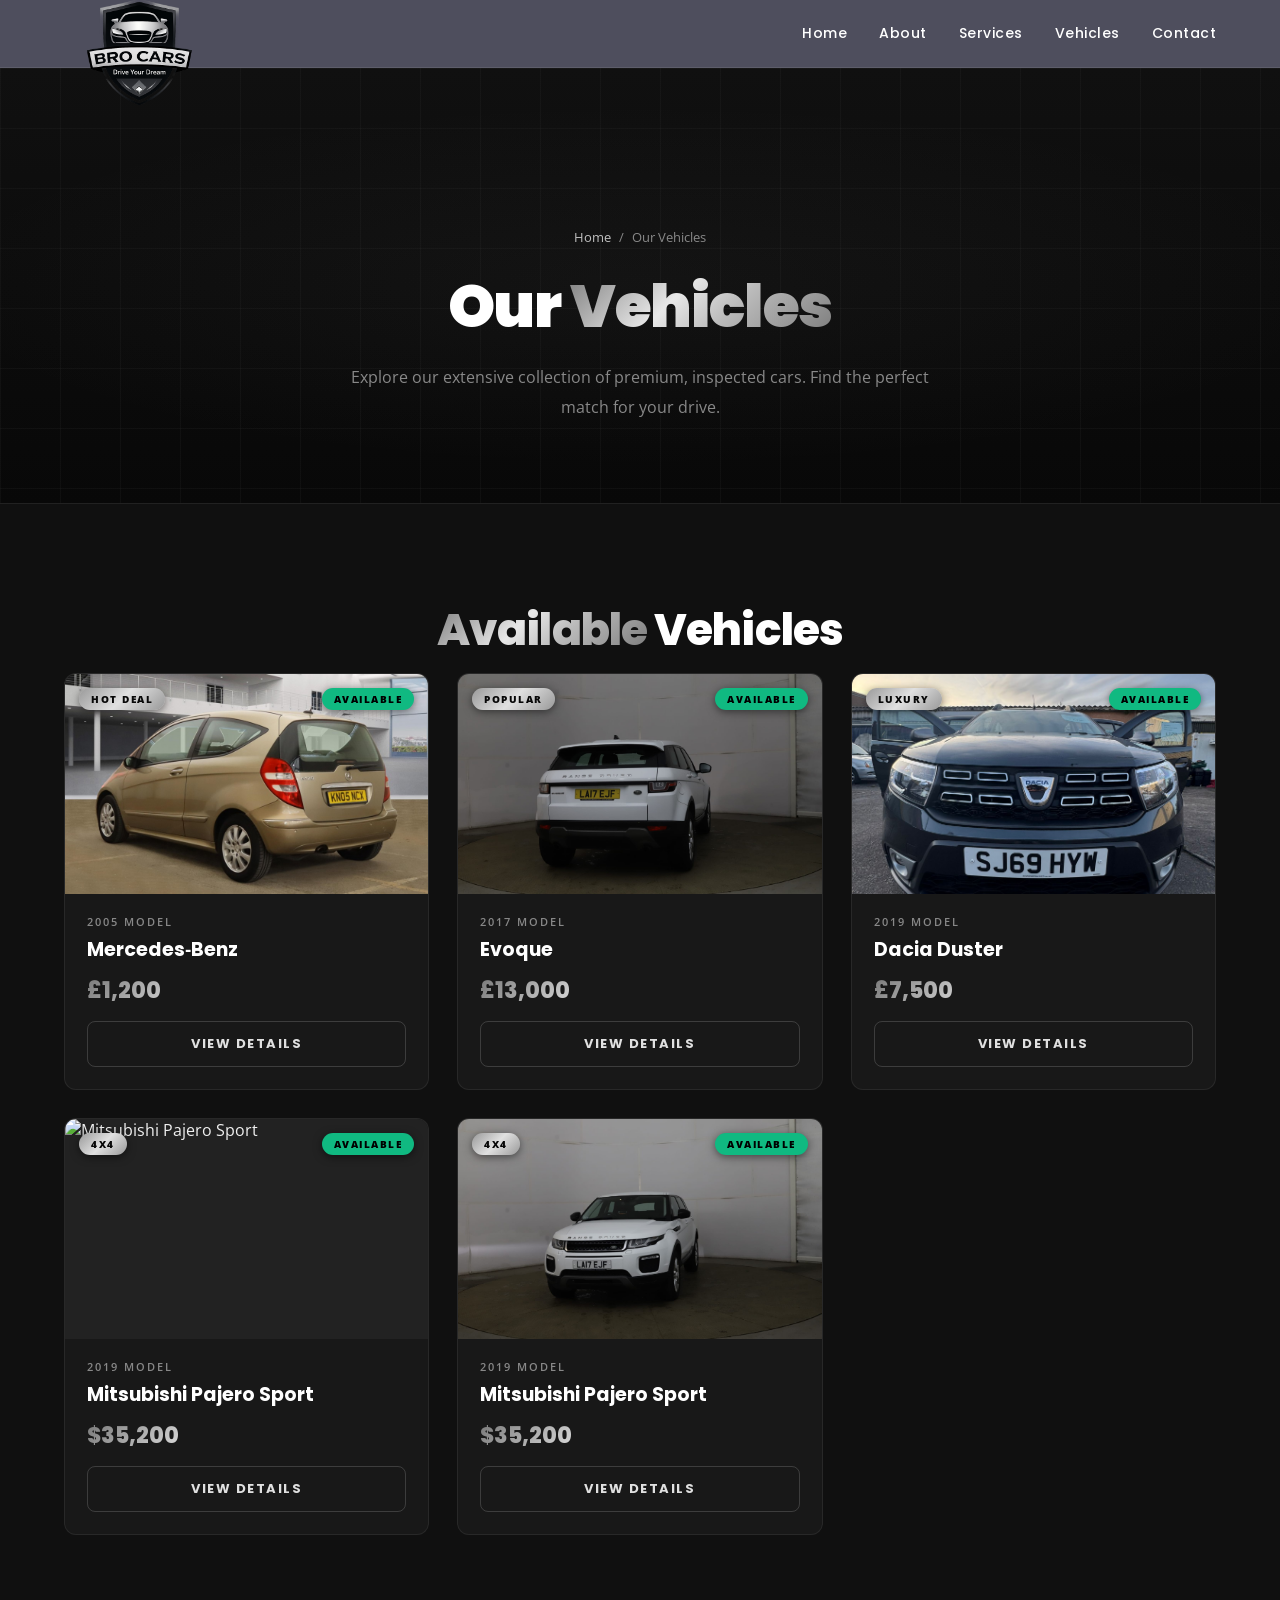
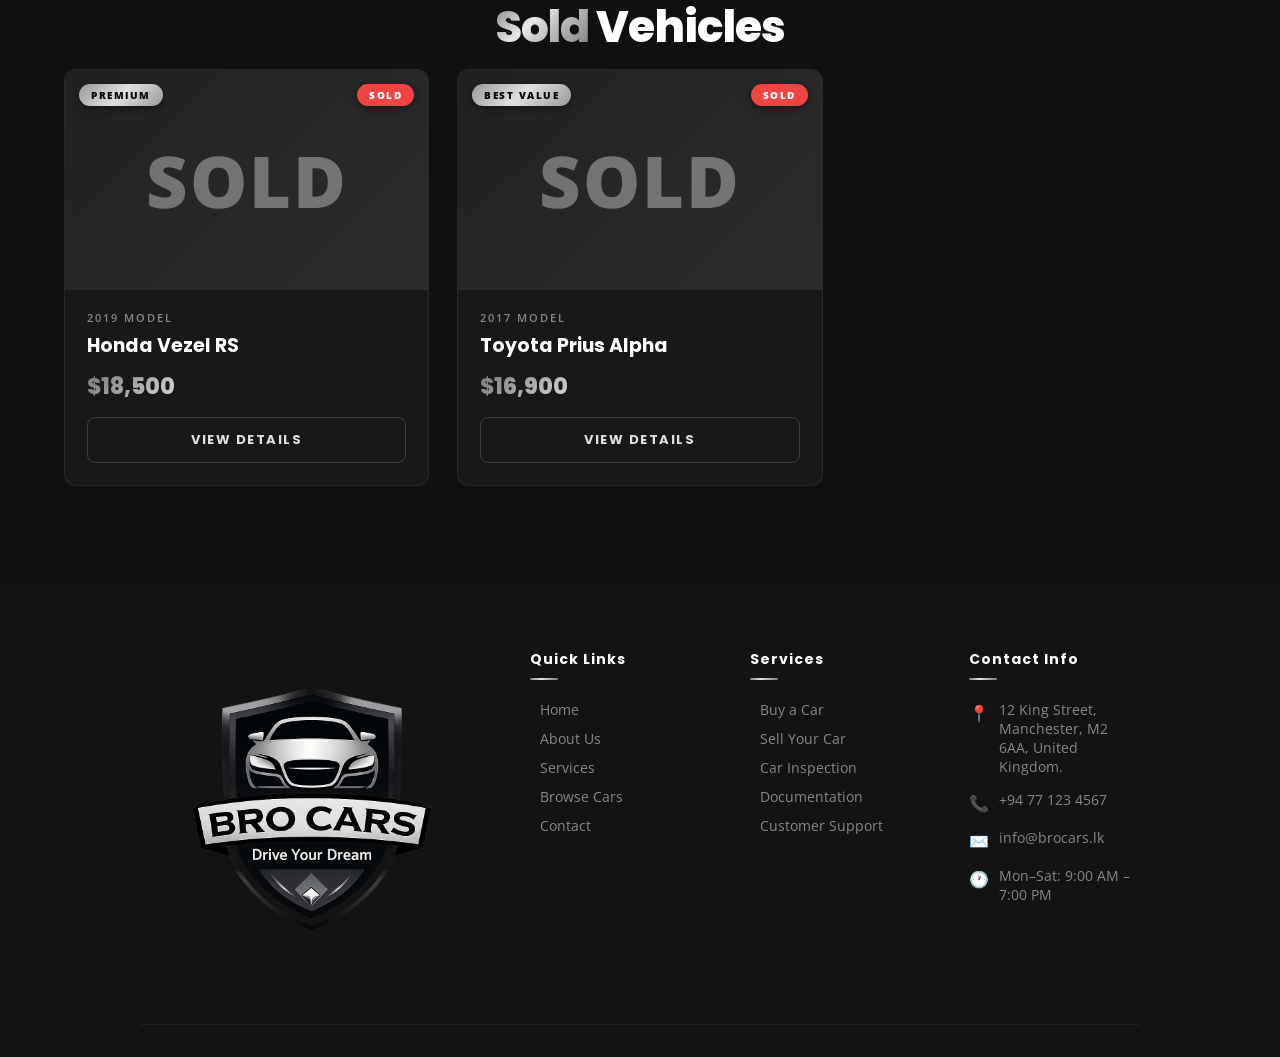
==== commit d52ec0f7: "Update vehicles.html" ====
--- a/vehicles.html
+++ b/vehicles.html
@@ -131,7 +131,7 @@
     <!-- Toyota Aqua -->
     <div class="car-card animate-up">
       <div class="car-card-img">
-        <img src="image\WhatsApp Image 2026-03-05 at 9.53.08 AM.jpeg" alt="Toyota Aqua G" loading="lazy">
+        <img src="WhatsApp Image 2026-03-05 at 9.53.08 AM.jpeg" alt="Toyota Aqua G" loading="lazy">
         <span class="car-badge-left">Hot Deal</span>
         <span class="car-badge-right status-available">Available</span>
       </div>
@@ -141,7 +141,7 @@
         <div class="car-price">£1,200</div>
         
          <button class="car-card-btn" onclick="openModal(this)" 
-          data-img="image\WhatsApp Image 2026-03-05 at 9.53.08 AM.jpeg"
+          data-img="WhatsApp Image 2026-03-05 at 9.53.08 AM.jpeg"
           data-name="Mercedes‑Benz"
           data-year="2005 "
           data-price="£1,200"
@@ -161,7 +161,7 @@
     <!-- Nissan X-Trail -->
     <div class="car-card animate-up">
       <div class="car-card-img">
-        <img src="image\WhatsApp Image 2026-03-05 at 9.53.53 AM.jpeg" alt="Nissan X-Trail 4WD" loading="lazy">
+        <img src="WhatsApp Image 2026-03-05 at 9.53.53 AM.jpeg" alt="Nissan X-Trail 4WD" loading="lazy">
         <span class="car-badge-left">Popular</span>
         <span class="car-badge-right status-available">Available</span>
       </div>
@@ -171,7 +171,7 @@
         <div class="car-price">£13,000</div>
       
        <button class="car-card-btn" onclick="openModal(this)" 
-          data-img="image\WhatsApp Image 2026-03-05 at 9.53.53 AM.jpeg"
+          data-img="WhatsApp Image 2026-03-05 at 9.53.53 AM.jpeg"
           data-name="Evoque"
           data-year="2017 "
           data-price="£13,000"
@@ -190,7 +190,7 @@
     <!-- BMW 3 Series -->
     <div class="car-card animate-up">
       <div class="car-card-img">
-        <img src="image\WhatsApp Image 2026-03-05 at 9.54.04 AM (1).jpeg" alt="BMW 3 Series 320i" loading="lazy">
+        <img src="WhatsApp Image 2026-03-05 at 9.54.04 AM (1).jpeg" alt="BMW 3 Series 320i" loading="lazy">
         <span class="car-badge-left">Luxury</span>
         <span class="car-badge-right status-available">Available</span>
       </div>
@@ -200,7 +200,7 @@
         <div class="car-price">£7,500</div>
         
         <button class="car-card-btn" onclick="openModal(this)" 
-          data-img="image\WhatsApp Image 2026-03-05 at 9.54.04 AM (1).jpeg"
+          data-img="WhatsApp Image 2026-03-05 at 9.54.04 AM (1).jpeg"
           data-name="Dacia Duster"
           data-year="2019"
           data-price="£7,500"
@@ -219,7 +219,7 @@
     <!-- Mitsubishi Pajero Sport -->
     <div class="car-card animate-up">
       <div class="car-card-img">
-        <img src="image\WhatsApp Image 2026-03-05 at 9.55.10 AM (2).jpeg" alt="Mitsubishi Pajero Sport" loading="lazy">
+        <img src="WhatsApp Image 2026-03-05 at 9.55.10 AM (2).jpeg" alt="Mitsubishi Pajero Sport" loading="lazy">
         <span class="car-badge-left">4x4</span>
         <span class="car-badge-right status-available">Available</span>
       </div>
@@ -229,7 +229,7 @@
         <div class="car-price">$35,200</div>
         
        <button class="car-card-btn" onclick="openModal(this)" 
-          data-img="image\WhatsApp Image 2026-03-05 at 9.55.08 AM.jpeg"
+          data-img="WhatsApp Image 2026-03-05 at 9.55.08 AM.jpeg"
           data-name="Mitsubishi Pajero Sport"
           data-year="2019"
           data-price="$35,200"
@@ -248,7 +248,7 @@
     <!-- Mercedes-Benz C200 (coming soon) -->
      <div class="car-card animate-up">
       <div class="car-card-img">
-        <img src="image\WhatsApp Image 2026-03-05 at 9.53.52 AM (1).jpeg" alt="Mitsubishi Pajero Sport" loading="lazy">
+        <img src="WhatsApp Image 2026-03-05 at 9.53.52 AM (1).jpeg" alt="Mitsubishi Pajero Sport" loading="lazy">
         <span class="car-badge-left">4x4</span>
         <span class="car-badge-right status-available">Available</span>
       </div>
@@ -258,7 +258,7 @@
         <div class="car-price">$35,200</div>
         
        <button class="car-card-btn" onclick="openModal(this)" 
-          data-img="image\WhatsApp Image 2026-03-05 at 9.53.52 AM (1).jpeg"
+          data-img="WhatsApp Image 2026-03-05 at 9.53.52 AM (1).jpeg"
           data-name="Mitsubishi Pajero Sport"
           data-year="2019"
           data-price="$35,200"
@@ -432,4 +432,5 @@
   });
 </script>
 </body>
-</html>+
+</html>
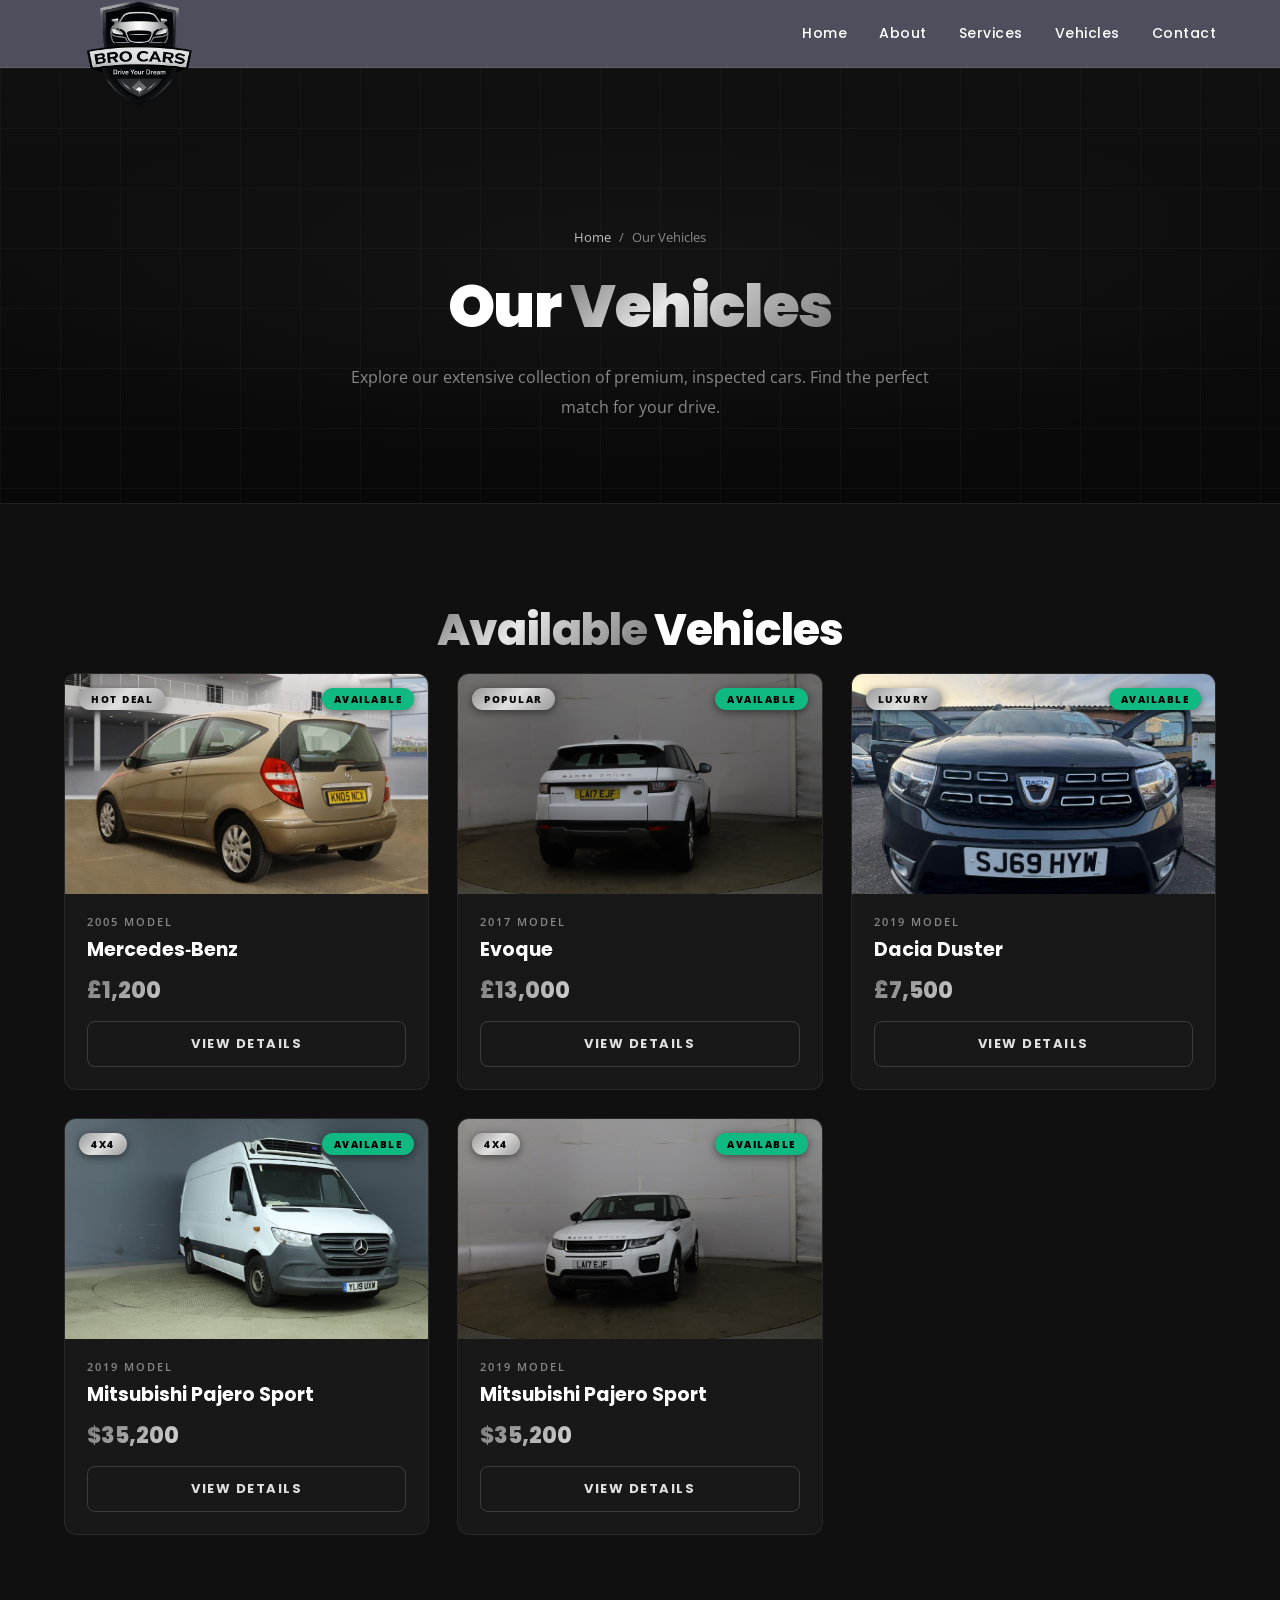
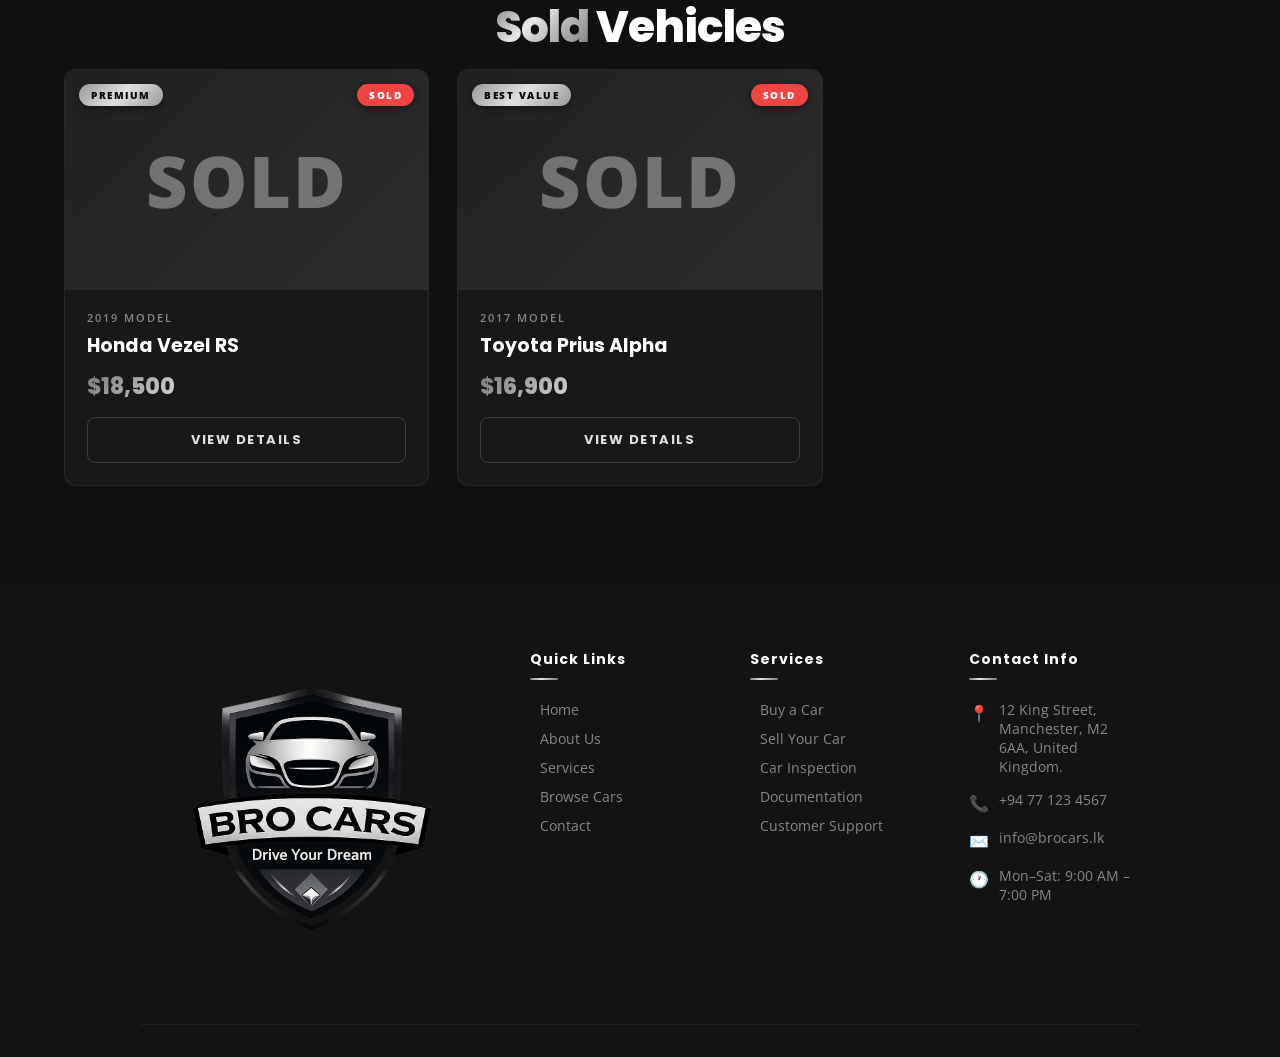
==== commit 67751b1d: "Update vehicles.html" ====
--- a/vehicles.html
+++ b/vehicles.html
@@ -219,7 +219,7 @@
     <!-- Mitsubishi Pajero Sport -->
     <div class="car-card animate-up">
       <div class="car-card-img">
-        <img src="WhatsApp Image 2026-03-05 at 9.55.10 AM (2).jpeg" alt="Mitsubishi Pajero Sport" loading="lazy">
+        <img src="WhatsApp Image 2026-03-05 at 9.55.10 AM (1).jpeg" alt="Mitsubishi Pajero Sport" loading="lazy">
         <span class="car-badge-left">4x4</span>
         <span class="car-badge-right status-available">Available</span>
       </div>
@@ -434,3 +434,4 @@
 </body>
 
 </html>
+
